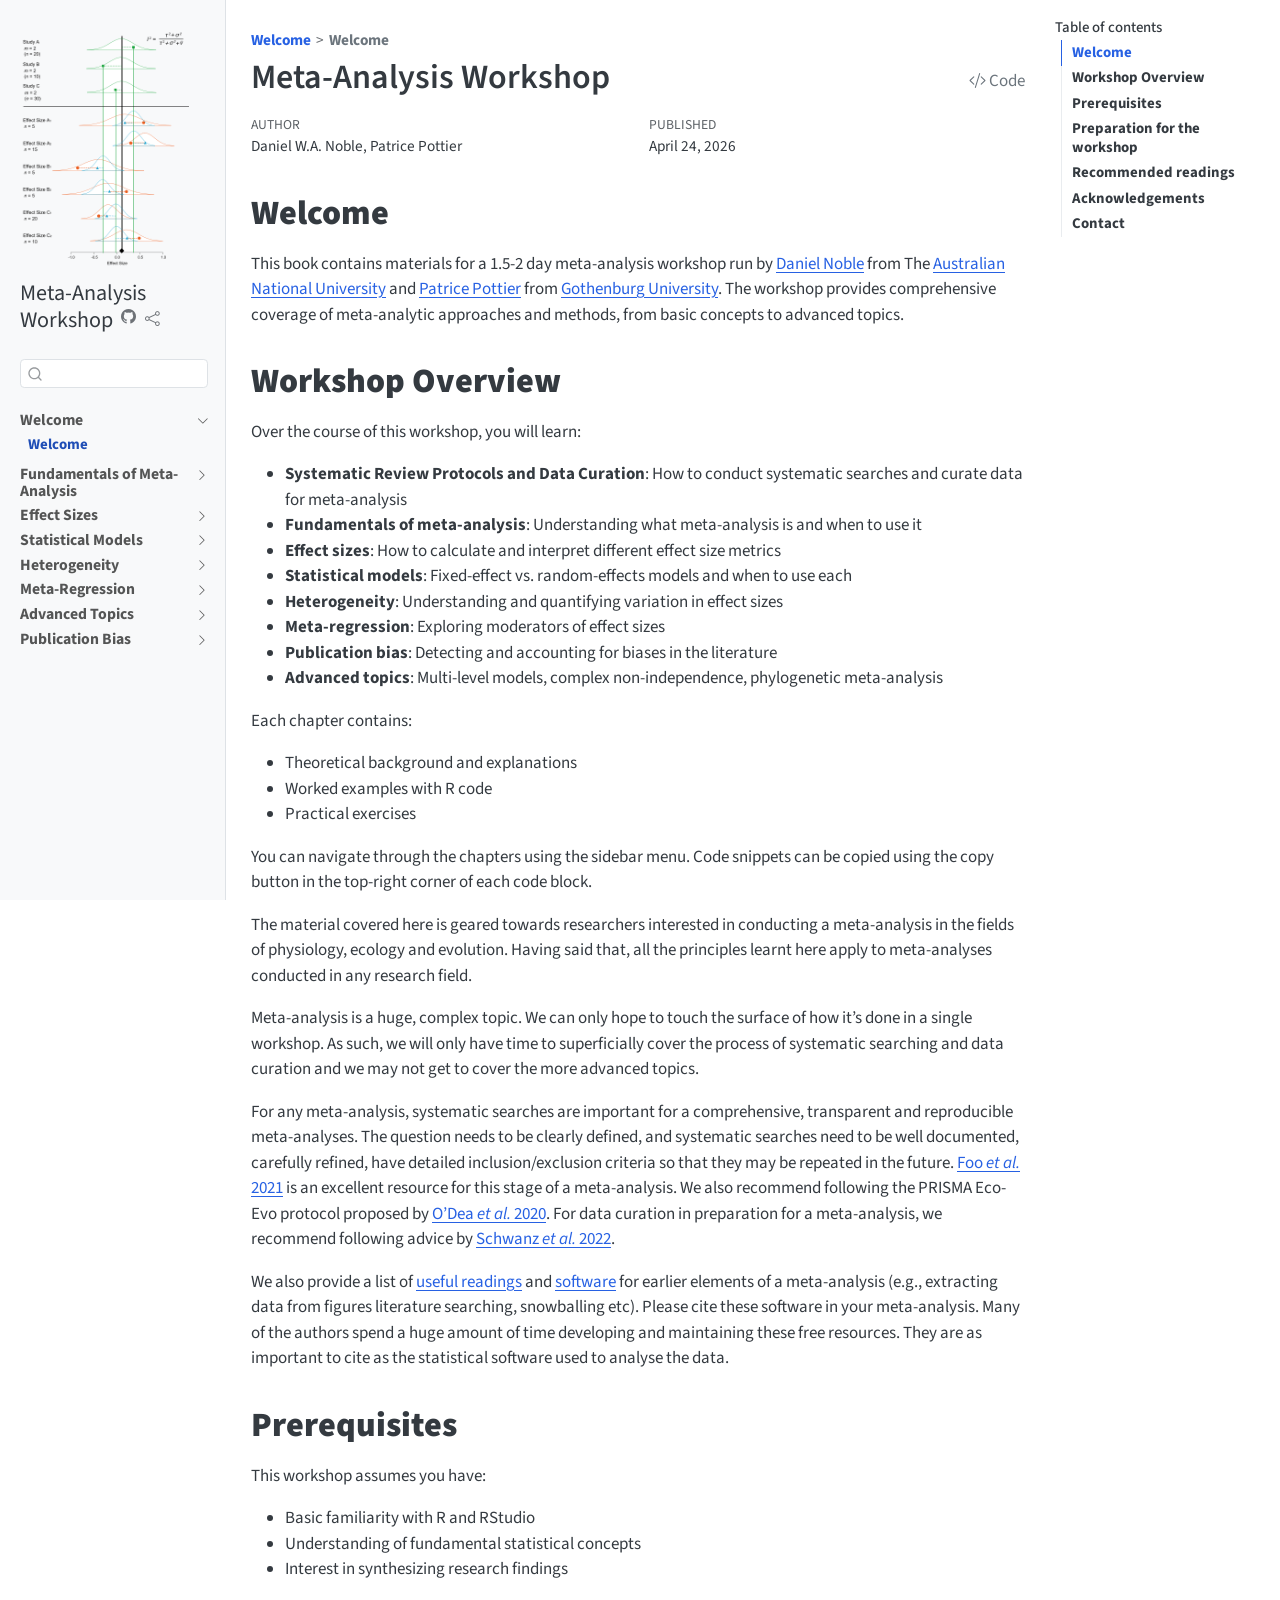
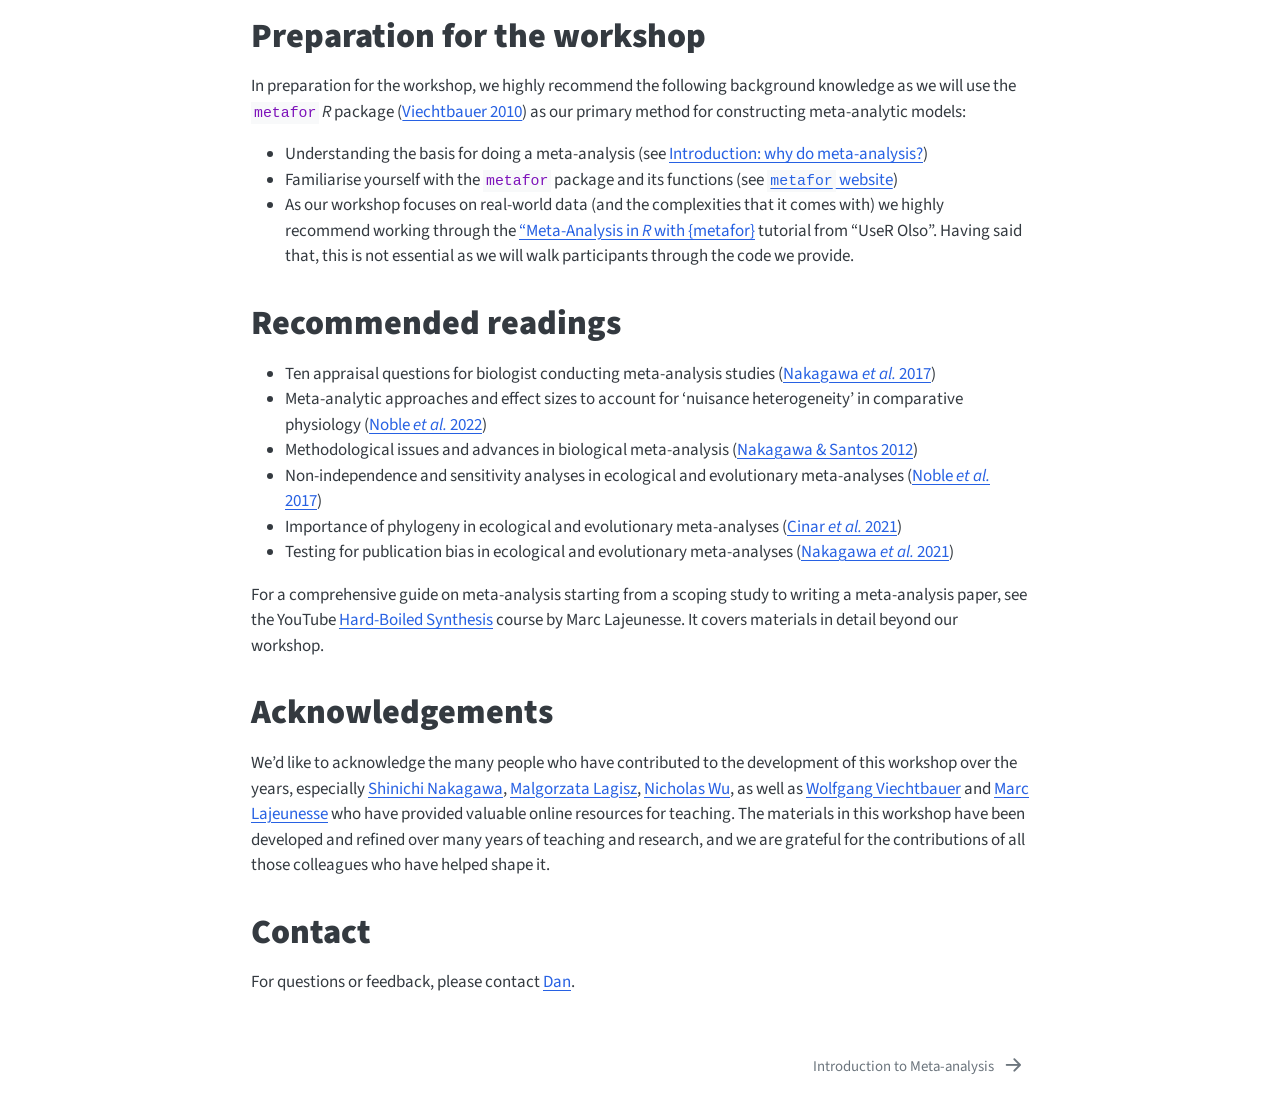
==== _book/index.html @ a2f29468 "New chapter and udpated book" ====
<!DOCTYPE html>
<html xmlns="http://www.w3.org/1999/xhtml" lang="en" xml:lang="en"><head>

<meta charset="utf-8">
<meta name="generator" content="quarto-1.7.32">

<meta name="viewport" content="width=device-width, initial-scale=1.0, user-scalable=yes">

<meta name="author" content="Daniel W.A. Noble, Patrice Pottier">
<meta name="dcterms.date" content="2026-04-24">

<title>Meta-Analysis Workshop</title>
<style>
code{white-space: pre-wrap;}
span.smallcaps{font-variant: small-caps;}
div.columns{display: flex; gap: min(4vw, 1.5em);}
div.column{flex: auto; overflow-x: auto;}
div.hanging-indent{margin-left: 1.5em; text-indent: -1.5em;}
ul.task-list{list-style: none;}
ul.task-list li input[type="checkbox"] {
  width: 0.8em;
  margin: 0 0.8em 0.2em -1em; /* quarto-specific, see https://github.com/quarto-dev/quarto-cli/issues/4556 */ 
  vertical-align: middle;
}
/* CSS for syntax highlighting */
html { -webkit-text-size-adjust: 100%; }
pre > code.sourceCode { white-space: pre; position: relative; }
pre > code.sourceCode > span { display: inline-block; line-height: 1.25; }
pre > code.sourceCode > span:empty { height: 1.2em; }
.sourceCode { overflow: visible; }
code.sourceCode > span { color: inherit; text-decoration: inherit; }
div.sourceCode { margin: 1em 0; }
pre.sourceCode { margin: 0; }
@media screen {
div.sourceCode { overflow: auto; }
}
@media print {
pre > code.sourceCode { white-space: pre-wrap; }
pre > code.sourceCode > span { text-indent: -5em; padding-left: 5em; }
}
pre.numberSource code
  { counter-reset: source-line 0; }
pre.numberSource code > span
  { position: relative; left: -4em; counter-increment: source-line; }
pre.numberSource code > span > a:first-child::before
  { content: counter(source-line);
    position: relative; left: -1em; text-align: right; vertical-align: baseline;
    border: none; display: inline-block;
    -webkit-touch-callout: none; -webkit-user-select: none;
    -khtml-user-select: none; -moz-user-select: none;
    -ms-user-select: none; user-select: none;
    padding: 0 4px; width: 4em;
  }
pre.numberSource { margin-left: 3em;  padding-left: 4px; }
div.sourceCode
  {   }
@media screen {
pre > code.sourceCode > span > a:first-child::before { text-decoration: underline; }
}
</style>


<script src="site_libs/quarto-nav/quarto-nav.js"></script>
<script src="site_libs/quarto-nav/headroom.min.js"></script>
<script src="site_libs/clipboard/clipboard.min.js"></script>
<script src="site_libs/quarto-search/autocomplete.umd.js"></script>
<script src="site_libs/quarto-search/fuse.min.js"></script>
<script src="site_libs/quarto-search/quarto-search.js"></script>
<meta name="quarto:offset" content="./">
<link href="./introduction-to-meta.html" rel="next">
<script src="site_libs/quarto-html/quarto.js" type="module"></script>
<script src="site_libs/quarto-html/tabsets/tabsets.js" type="module"></script>
<script src="site_libs/quarto-html/popper.min.js"></script>
<script src="site_libs/quarto-html/tippy.umd.min.js"></script>
<script src="site_libs/quarto-html/anchor.min.js"></script>
<link href="site_libs/quarto-html/tippy.css" rel="stylesheet">
<link href="site_libs/quarto-html/quarto-syntax-highlighting-37eea08aefeeee20ff55810ff984fec1.css" rel="stylesheet" id="quarto-text-highlighting-styles">
<script src="site_libs/bootstrap/bootstrap.min.js"></script>
<link href="site_libs/bootstrap/bootstrap-icons.css" rel="stylesheet">
<link href="site_libs/bootstrap/bootstrap-47d0440b87685b87fa0f37ef00e16435.min.css" rel="stylesheet" append-hash="true" id="quarto-bootstrap" data-mode="light">
<script id="quarto-search-options" type="application/json">{
  "location": "sidebar",
  "copy-button": false,
  "collapse-after": 3,
  "panel-placement": "start",
  "type": "textbox",
  "limit": 50,
  "keyboard-shortcut": [
    "f",
    "/",
    "s"
  ],
  "show-item-context": false,
  "language": {
    "search-no-results-text": "No results",
    "search-matching-documents-text": "matching documents",
    "search-copy-link-title": "Copy link to search",
    "search-hide-matches-text": "Hide additional matches",
    "search-more-match-text": "more match in this document",
    "search-more-matches-text": "more matches in this document",
    "search-clear-button-title": "Clear",
    "search-text-placeholder": "",
    "search-detached-cancel-button-title": "Cancel",
    "search-submit-button-title": "Submit",
    "search-label": "Search"
  }
}</script>


</head>

<body class="nav-sidebar docked quarto-light">

<div id="quarto-search-results"></div>
  <header id="quarto-header" class="headroom fixed-top">
  <nav class="quarto-secondary-nav">
    <div class="container-fluid d-flex">
      <button type="button" class="quarto-btn-toggle btn" data-bs-toggle="collapse" role="button" data-bs-target=".quarto-sidebar-collapse-item" aria-controls="quarto-sidebar" aria-expanded="false" aria-label="Toggle sidebar navigation" onclick="if (window.quartoToggleHeadroom) { window.quartoToggleHeadroom(); }">
        <i class="bi bi-layout-text-sidebar-reverse"></i>
      </button>
        <nav class="quarto-page-breadcrumbs" aria-label="breadcrumb"><ol class="breadcrumb"><li class="breadcrumb-item"><a href="./index.html"><strong>Welcome</strong></a></li><li class="breadcrumb-item"><a href="./index.html"><strong>Welcome</strong></a></li></ol></nav>
        <a class="flex-grow-1" role="navigation" data-bs-toggle="collapse" data-bs-target=".quarto-sidebar-collapse-item" aria-controls="quarto-sidebar" aria-expanded="false" aria-label="Toggle sidebar navigation" onclick="if (window.quartoToggleHeadroom) { window.quartoToggleHeadroom(); }">      
        </a>
      <button type="button" class="btn quarto-search-button" aria-label="Search" onclick="window.quartoOpenSearch();">
        <i class="bi bi-search"></i>
      </button>
    </div>
  </nav>
</header>
<!-- content -->
<div id="quarto-content" class="quarto-container page-columns page-rows-contents page-layout-article">
<!-- sidebar -->
  <nav id="quarto-sidebar" class="sidebar collapse collapse-horizontal quarto-sidebar-collapse-item sidebar-navigation docked overflow-auto">
    <div class="pt-lg-2 mt-2 text-left sidebar-header sidebar-header-stacked">
      <a href="./index.html" class="sidebar-logo-link">
      <img src="./figs/logo.png" alt="" class="sidebar-logo py-0 d-lg-inline d-none">
      </a>
    <div class="sidebar-title mb-0 py-0">
      <a href="./">Meta-Analysis Workshop</a> 
        <div class="sidebar-tools-main">
    <a href="https://github.com/noble-lab/meta-analysis_workshop" title="Source Code" class="quarto-navigation-tool px-1" aria-label="Source Code"><i class="bi bi-github"></i></a>
    <div class="dropdown">
      <a href="" title="Share" id="quarto-navigation-tool-dropdown-0" class="quarto-navigation-tool dropdown-toggle px-1" data-bs-toggle="dropdown" aria-expanded="false" role="link" aria-label="Share"><i class="bi bi-share"></i></a>
      <ul class="dropdown-menu" aria-labelledby="quarto-navigation-tool-dropdown-0">
          <li>
            <a class="dropdown-item sidebar-tools-main-item" href="https://twitter.com/intent/tweet?url=|url|">
              <i class="bi bi-twitter pe-1"></i>
            Twitter
            </a>
          </li>
          <li>
            <a class="dropdown-item sidebar-tools-main-item" href="https://www.facebook.com/sharer/sharer.php?u=|url|">
              <i class="bi bi-facebook pe-1"></i>
            Facebook
            </a>
          </li>
          <li>
            <a class="dropdown-item sidebar-tools-main-item" href="https://www.linkedin.com/sharing/share-offsite/?url=|url|">
              <i class="bi bi-linkedin pe-1"></i>
            LinkedIn
            </a>
          </li>
      </ul>
    </div>
</div>
    </div>
      </div>
        <div class="mt-2 flex-shrink-0 align-items-center">
        <div class="sidebar-search">
        <div id="quarto-search" class="" title="Search"></div>
        </div>
        </div>
    <div class="sidebar-menu-container"> 
    <ul class="list-unstyled mt-1">
        <li class="sidebar-item sidebar-item-section">
      <div class="sidebar-item-container"> 
            <a class="sidebar-item-text sidebar-link text-start" data-bs-toggle="collapse" data-bs-target="#quarto-sidebar-section-1" role="navigation" aria-expanded="true">
 <span class="menu-text"><strong>Welcome</strong></span></a>
          <a class="sidebar-item-toggle text-start" data-bs-toggle="collapse" data-bs-target="#quarto-sidebar-section-1" role="navigation" aria-expanded="true" aria-label="Toggle section">
            <i class="bi bi-chevron-right ms-2"></i>
          </a> 
      </div>
      <ul id="quarto-sidebar-section-1" class="collapse list-unstyled sidebar-section depth1 show">  
          <li class="sidebar-item">
  <div class="sidebar-item-container"> 
  <a href="./index.html" class="sidebar-item-text sidebar-link active">
 <span class="menu-text"><strong>Welcome</strong></span></a>
  </div>
</li>
      </ul>
  </li>
        <li class="sidebar-item sidebar-item-section">
      <div class="sidebar-item-container"> 
            <a class="sidebar-item-text sidebar-link text-start collapsed" data-bs-toggle="collapse" data-bs-target="#quarto-sidebar-section-2" role="navigation" aria-expanded="false">
 <span class="menu-text"><strong>Fundamentals of Meta-Analysis</strong></span></a>
          <a class="sidebar-item-toggle text-start collapsed" data-bs-toggle="collapse" data-bs-target="#quarto-sidebar-section-2" role="navigation" aria-expanded="false" aria-label="Toggle section">
            <i class="bi bi-chevron-right ms-2"></i>
          </a> 
      </div>
      <ul id="quarto-sidebar-section-2" class="collapse list-unstyled sidebar-section depth1 ">  
          <li class="sidebar-item">
  <div class="sidebar-item-container"> 
  <a href="./introduction-to-meta.html" class="sidebar-item-text sidebar-link"><span class="chapter-title">Introduction to Meta-analysis</span></a>
  </div>
</li>
          <li class="sidebar-item">
  <div class="sidebar-item-container"> 
  <a href="./systematic_review.html" class="sidebar-item-text sidebar-link"><span class="chapter-title">Systematic Review</span></a>
  </div>
</li>
      </ul>
  </li>
        <li class="sidebar-item sidebar-item-section">
      <div class="sidebar-item-container"> 
            <a class="sidebar-item-text sidebar-link text-start collapsed" data-bs-toggle="collapse" data-bs-target="#quarto-sidebar-section-3" role="navigation" aria-expanded="false">
 <span class="menu-text"><strong>Effect Sizes</strong></span></a>
          <a class="sidebar-item-toggle text-start collapsed" data-bs-toggle="collapse" data-bs-target="#quarto-sidebar-section-3" role="navigation" aria-expanded="false" aria-label="Toggle section">
            <i class="bi bi-chevron-right ms-2"></i>
          </a> 
      </div>
      <ul id="quarto-sidebar-section-3" class="collapse list-unstyled sidebar-section depth1 ">  
          <li class="sidebar-item">
  <div class="sidebar-item-container"> 
  <a href="./effect-size.html" class="sidebar-item-text sidebar-link"><span class="chapter-title">Calculating and interpreting effect sizes</span></a>
  </div>
</li>
          <li class="sidebar-item">
  <div class="sidebar-item-container"> 
  <a href="./nuis-het.html" class="sidebar-item-text sidebar-link"><span class="chapter-title">Nuisance heterogeneity</span></a>
  </div>
</li>
      </ul>
  </li>
        <li class="sidebar-item sidebar-item-section">
      <div class="sidebar-item-container"> 
            <a class="sidebar-item-text sidebar-link text-start collapsed" data-bs-toggle="collapse" data-bs-target="#quarto-sidebar-section-4" role="navigation" aria-expanded="false">
 <span class="menu-text"><strong>Statistical Models</strong></span></a>
          <a class="sidebar-item-toggle text-start collapsed" data-bs-toggle="collapse" data-bs-target="#quarto-sidebar-section-4" role="navigation" aria-expanded="false" aria-label="Toggle section">
            <i class="bi bi-chevron-right ms-2"></i>
          </a> 
      </div>
      <ul id="quarto-sidebar-section-4" class="collapse list-unstyled sidebar-section depth1 ">  
          <li class="sidebar-item">
  <div class="sidebar-item-container"> 
  <a href="./fixed-vs-random.html" class="sidebar-item-text sidebar-link"><span class="chapter-title">Fixed versus Random Effects Meta-analysis</span></a>
  </div>
</li>
          <li class="sidebar-item">
  <div class="sidebar-item-container"> 
  <a href="./multi-level.html" class="sidebar-item-text sidebar-link"><span class="chapter-title">Multi-level Meta-analysis</span></a>
  </div>
</li>
      </ul>
  </li>
        <li class="sidebar-item sidebar-item-section">
      <div class="sidebar-item-container"> 
            <a class="sidebar-item-text sidebar-link text-start collapsed" data-bs-toggle="collapse" data-bs-target="#quarto-sidebar-section-5" role="navigation" aria-expanded="false">
 <span class="menu-text"><strong>Heterogeneity</strong></span></a>
          <a class="sidebar-item-toggle text-start collapsed" data-bs-toggle="collapse" data-bs-target="#quarto-sidebar-section-5" role="navigation" aria-expanded="false" aria-label="Toggle section">
            <i class="bi bi-chevron-right ms-2"></i>
          </a> 
      </div>
      <ul id="quarto-sidebar-section-5" class="collapse list-unstyled sidebar-section depth1 ">  
          <li class="sidebar-item">
  <div class="sidebar-item-container"> 
  <a href="./het.html" class="sidebar-item-text sidebar-link"><span class="chapter-title">Heterogeneity in Meta-analysis</span></a>
  </div>
</li>
      </ul>
  </li>
        <li class="sidebar-item sidebar-item-section">
      <div class="sidebar-item-container"> 
            <a class="sidebar-item-text sidebar-link text-start collapsed" data-bs-toggle="collapse" data-bs-target="#quarto-sidebar-section-6" role="navigation" aria-expanded="false">
 <span class="menu-text"><strong>Meta-Regression</strong></span></a>
          <a class="sidebar-item-toggle text-start collapsed" data-bs-toggle="collapse" data-bs-target="#quarto-sidebar-section-6" role="navigation" aria-expanded="false" aria-label="Toggle section">
            <i class="bi bi-chevron-right ms-2"></i>
          </a> 
      </div>
      <ul id="quarto-sidebar-section-6" class="collapse list-unstyled sidebar-section depth1 ">  
          <li class="sidebar-item">
  <div class="sidebar-item-container"> 
  <a href="./metaregression.html" class="sidebar-item-text sidebar-link"><span class="chapter-title">Multi-level Meta-regression</span></a>
  </div>
</li>
      </ul>
  </li>
        <li class="sidebar-item sidebar-item-section">
      <div class="sidebar-item-container"> 
            <a class="sidebar-item-text sidebar-link text-start collapsed" data-bs-toggle="collapse" data-bs-target="#quarto-sidebar-section-7" role="navigation" aria-expanded="false">
 <span class="menu-text"><strong>Advanced Topics</strong></span></a>
          <a class="sidebar-item-toggle text-start collapsed" data-bs-toggle="collapse" data-bs-target="#quarto-sidebar-section-7" role="navigation" aria-expanded="false" aria-label="Toggle section">
            <i class="bi bi-chevron-right ms-2"></i>
          </a> 
      </div>
      <ul id="quarto-sidebar-section-7" class="collapse list-unstyled sidebar-section depth1 ">  
          <li class="sidebar-item">
  <div class="sidebar-item-container"> 
  <a href="./complex-nonind.html" class="sidebar-item-text sidebar-link"><span class="chapter-title">Complex Non-independence in Meta-analysis</span></a>
  </div>
</li>
          <li class="sidebar-item">
  <div class="sidebar-item-container"> 
  <a href="./phylo.html" class="sidebar-item-text sidebar-link"><span class="chapter-title">Phylogenetic Meta-analysis</span></a>
  </div>
</li>
      </ul>
  </li>
        <li class="sidebar-item sidebar-item-section">
      <div class="sidebar-item-container"> 
            <a class="sidebar-item-text sidebar-link text-start collapsed" data-bs-toggle="collapse" data-bs-target="#quarto-sidebar-section-8" role="navigation" aria-expanded="false">
 <span class="menu-text"><strong>Publication Bias</strong></span></a>
          <a class="sidebar-item-toggle text-start collapsed" data-bs-toggle="collapse" data-bs-target="#quarto-sidebar-section-8" role="navigation" aria-expanded="false" aria-label="Toggle section">
            <i class="bi bi-chevron-right ms-2"></i>
          </a> 
      </div>
      <ul id="quarto-sidebar-section-8" class="collapse list-unstyled sidebar-section depth1 ">  
          <li class="sidebar-item">
  <div class="sidebar-item-container"> 
  <a href="./pub-bias1.html" class="sidebar-item-text sidebar-link"><span class="chapter-title">Publication Bias in Meta-analysis</span></a>
  </div>
</li>
          <li class="sidebar-item">
  <div class="sidebar-item-container"> 
  <a href="./pub-bias2.html" class="sidebar-item-text sidebar-link"><span class="chapter-title">Publication Bias: Analytical Approaches</span></a>
  </div>
</li>
      </ul>
  </li>
    </ul>
    </div>
</nav>
<div id="quarto-sidebar-glass" class="quarto-sidebar-collapse-item" data-bs-toggle="collapse" data-bs-target=".quarto-sidebar-collapse-item"></div>
<!-- margin-sidebar -->
    <div id="quarto-margin-sidebar" class="sidebar margin-sidebar">
        <nav id="TOC" role="doc-toc" class="toc-active">
    <h2 id="toc-title">Table of contents</h2>
   
  <ul>
  <li><a href="#welcome" id="toc-welcome" class="nav-link active" data-scroll-target="#welcome"><strong>Welcome</strong></a></li>
  <li><a href="#workshop-overview" id="toc-workshop-overview" class="nav-link" data-scroll-target="#workshop-overview"><strong>Workshop Overview</strong></a></li>
  <li><a href="#prerequisites" id="toc-prerequisites" class="nav-link" data-scroll-target="#prerequisites"><strong>Prerequisites</strong></a></li>
  <li><a href="#preparation-for-the-workshop" id="toc-preparation-for-the-workshop" class="nav-link" data-scroll-target="#preparation-for-the-workshop"><strong>Preparation for the workshop</strong></a></li>
  <li><a href="#read" id="toc-read" class="nav-link" data-scroll-target="#read"><strong>Recommended readings</strong></a></li>
  <li><a href="#acknowledgements" id="toc-acknowledgements" class="nav-link" data-scroll-target="#acknowledgements"><strong>Acknowledgements</strong></a></li>
  <li><a href="#contact" id="toc-contact" class="nav-link" data-scroll-target="#contact"><strong>Contact</strong></a></li>
  </ul>
</nav>
    </div>
<!-- main -->
<main class="content" id="quarto-document-content">

<header id="title-block-header" class="quarto-title-block default"><nav class="quarto-page-breadcrumbs quarto-title-breadcrumbs d-none d-lg-block" aria-label="breadcrumb"><ol class="breadcrumb"><li class="breadcrumb-item"><a href="./index.html"><strong>Welcome</strong></a></li><li class="breadcrumb-item"><a href="./index.html"><strong>Welcome</strong></a></li></ol></nav>
<div class="quarto-title">
<div class="quarto-title-block"><div><h1 class="title">Meta-Analysis Workshop</h1><button type="button" class="btn code-tools-button" id="quarto-code-tools-source"><i class="bi"></i> Code</button></div></div>
</div>



<div class="quarto-title-meta">

    <div>
    <div class="quarto-title-meta-heading">Author</div>
    <div class="quarto-title-meta-contents">
             <p>Daniel W.A. Noble, Patrice Pottier </p>
          </div>
  </div>
    
    <div>
    <div class="quarto-title-meta-heading">Published</div>
    <div class="quarto-title-meta-contents">
      <p class="date">April 24, 2026</p>
    </div>
  </div>
  
    
  </div>
  


</header>


<section id="welcome" class="level1 unnumbered">
<h1 class="unnumbered"><strong>Welcome</strong></h1>
<p>This book contains materials for a 1.5-2 day meta-analysis workshop run by <a href="https://sites.google.com/view/noblelab/home">Daniel Noble</a> from The <a href="https://www.anu.edu.au/">Australian National University</a> and <a href="https://patricepottier.academicwebsite.com/">Patrice Pottier</a> from <a href="https://www.gu.se/en">Gothenburg University</a>. The workshop provides comprehensive coverage of meta-analytic approaches and methods, from basic concepts to advanced topics.</p>
</section>
<section id="workshop-overview" class="level1">
<h1><strong>Workshop Overview</strong></h1>
<p>Over the course of this workshop, you will learn:</p>
<ul>
<li><strong>Systematic Review Protocols and Data Curation</strong>: How to conduct systematic searches and curate data for meta-analysis</li>
<li><strong>Fundamentals of meta-analysis</strong>: Understanding what meta-analysis is and when to use it</li>
<li><strong>Effect sizes</strong>: How to calculate and interpret different effect size metrics</li>
<li><strong>Statistical models</strong>: Fixed-effect vs.&nbsp;random-effects models and when to use each</li>
<li><strong>Heterogeneity</strong>: Understanding and quantifying variation in effect sizes</li>
<li><strong>Meta-regression</strong>: Exploring moderators of effect sizes</li>
<li><strong>Publication bias</strong>: Detecting and accounting for biases in the literature</li>
<li><strong>Advanced topics</strong>: Multi-level models, complex non-independence, phylogenetic meta-analysis</li>
</ul>
<p>Each chapter contains:</p>
<ul>
<li>Theoretical background and explanations</li>
<li>Worked examples with R code</li>
<li>Practical exercises</li>
</ul>
<p>You can navigate through the chapters using the sidebar menu. Code snippets can be copied using the copy button in the top-right corner of each code block.</p>
<p>The material covered here is geared towards researchers interested in conducting a meta-analysis in the fields of physiology, ecology and evolution. Having said that, all the principles learnt here apply to meta-analyses conducted in any research field.</p>
<p>Meta-analysis is a huge, complex topic. We can only hope to touch the surface of how it’s done in a single workshop. As such, we will only have time to superficially cover the process of systematic searching and data curation and we may not get to cover the more advanced topics.</p>
<p>For any meta-analysis, systematic searches are important for a comprehensive, transparent and reproducible meta-analyses. The question needs to be clearly defined, and systematic searches need to be well documented, carefully refined, have detailed inclusion/exclusion criteria so that they may be repeated in the future. <a href="https://besjournals.onlinelibrary.wiley.com/doi/abs/10.1111/2041-210X.13654">Foo <em>et al.</em> 2021</a> is an excellent resource for this stage of a meta-analysis. We also recommend following the PRISMA Eco-Evo protocol proposed by <a href="https://onlinelibrary.wiley.com/doi/abs/10.1111/brv.12721">O’Dea <em>et al.</em> 2020</a>. For data curation in preparation for a meta-analysis, we recommend following advice by <a href="https://journals.biologists.com/jeb/article/225/Suppl_1/jeb243295/274297/Best-practices-for-building-and-curating-databases">Schwanz <em>et al.</em> 2022</a>.</p>
<p>We also provide a list of <a href="#read">useful readings</a> and <a href="https://daniel1noble.github.io/meta-workshop/software">software</a> for earlier elements of a meta-analysis (e.g., extracting data from figures literature searching, snowballing etc). Please cite these software in your meta-analysis. Many of the authors spend a huge amount of time developing and maintaining these free resources. They are as important to cite as the statistical software used to analyse the data.</p>
</section>
<section id="prerequisites" class="level1">
<h1><strong>Prerequisites</strong></h1>
<p>This workshop assumes you have:</p>
<ul>
<li>Basic familiarity with R and RStudio</li>
<li>Understanding of fundamental statistical concepts</li>
<li>Interest in synthesizing research findings</li>
</ul>
</section>
<section id="preparation-for-the-workshop" class="level1">
<h1><strong>Preparation for the workshop</strong></h1>
<p>In preparation for the workshop, we highly recommend the following background knowledge as we will use the <code>metafor</code> <em>R</em> package (<a href="https://www.jstatsoft.org/article/view/v036i03">Viechtbauer 2010</a>) as our primary method for constructing meta-analytic models:</p>
<ul>
<li>Understanding the basis for doing a meta-analysis (see <a href="./introduction-to-meta.html">Introduction: why do meta-analysis?</a>)</li>
<li>Familiarise yourself with the <code>metafor</code> package and its functions (see <a href="https://wviechtb.github.io/metafor/"><code>metafor</code> website</a>)</li>
<li>As our workshop focuses on real-world data (and the complexities that it comes with) we highly recommend working through the <a href="https://www.youtube.com/watch?v=IkduL5iRdqo&amp;t=1602s&amp;ab_channel=UseROslo">“Meta-Analysis in <em>R</em> with {metafor}</a> tutorial from “UseR Olso”. Having said that, this is not essential as we will walk participants through the code we provide.</li>
</ul>
</section>
<section id="read" class="level1">
<h1><strong>Recommended readings</strong></h1>
<ul>
<li>Ten appraisal questions for biologist conducting meta-analysis studies (<a href="https://bmcbiol.biomedcentral.com/articles/10.1186/s12915-017-0357-7">Nakagawa <em>et al.</em> 2017</a>)</li>
<li>Meta-analytic approaches and effect sizes to account for ‘nuisance heterogeneity’ in comparative physiology (<a href="https://journals.biologists.com/jeb/article/225/Suppl_1/jeb243225/274278/Meta-analytic-approaches-and-effect-sizes-to">Noble <em>et al.</em> 2022</a>)</li>
<li>Methodological issues and advances in biological meta-analysis (<a href="https://link.springer.com/article/10.1007/s10682-012-9555-5">Nakagawa &amp; Santos 2012</a>)</li>
<li>Non‐independence and sensitivity analyses in ecological and evolutionary meta‐analyses (<a href="https://onlinelibrary.wiley.com/doi/abs/10.1111/mec.14031">Noble <em>et al.</em> 2017</a>)</li>
<li>Importance of phylogeny in ecological and evolutionary meta-analyses (<a href="https://besjournals.onlinelibrary.wiley.com/doi/full/10.1111/2041-210X.13760">Cinar <em>et al.</em> 2021</a>)</li>
<li>Testing for publication bias in ecological and evolutionary meta-analyses (<a href="https://besjournals.onlinelibrary.wiley.com/doi/full/10.1111/2041-210X.13724">Nakagawa <em>et al.</em> 2021</a>)</li>
</ul>
<p>For a comprehensive guide on meta-analysis starting from a scoping study to writing a meta-analysis paper, see the YouTube <a href="https://www.youtube.com/c/LajeunesseLab/featured">Hard-Boiled Synthesis</a> course by Marc Lajeunesse. It covers materials in detail beyond our workshop.</p>
</section>
<section id="acknowledgements" class="level1">
<h1><strong>Acknowledgements</strong></h1>
<p>We’d like to acknowledge the many people who have contributed to the development of this workshop over the years, especially <a href="https://www.cossee.org/shinichi-nakagawa.html">Shinichi Nakagawa</a>, <a href="https://mlagisz.weebly.com/">Malgorzata Lagisz</a>, <a href="https://wunicholas.wixsite.com/home">Nicholas Wu</a>, as well as <a href="https://www.wvbauer.com">Wolfgang Viechtbauer</a> and <a href="https://www.usf.edu/arts-sciences/departments/ib/people/faculty/marc-lajeunesse.aspx">Marc Lajeunesse</a> who have provided valuable online resources for teaching. The materials in this workshop have been developed and refined over many years of teaching and research, and we are grateful for the contributions of all those colleagues who have helped shape it.</p>
</section>
<section id="contact" class="level1">
<h1><strong>Contact</strong></h1>
<p>For questions or feedback, please contact <a href="mailto:daniel.noble@anu.edu.au">Dan</a>.</p>


<!-- -->

</section>

</main> <!-- /main -->
<script id="quarto-html-after-body" type="application/javascript">
  window.document.addEventListener("DOMContentLoaded", function (event) {
    const icon = "";
    const anchorJS = new window.AnchorJS();
    anchorJS.options = {
      placement: 'right',
      icon: icon
    };
    anchorJS.add('.anchored');
    const isCodeAnnotation = (el) => {
      for (const clz of el.classList) {
        if (clz.startsWith('code-annotation-')) {                     
          return true;
        }
      }
      return false;
    }
    const onCopySuccess = function(e) {
      // button target
      const button = e.trigger;
      // don't keep focus
      button.blur();
      // flash "checked"
      button.classList.add('code-copy-button-checked');
      var currentTitle = button.getAttribute("title");
      button.setAttribute("title", "Copied!");
      let tooltip;
      if (window.bootstrap) {
        button.setAttribute("data-bs-toggle", "tooltip");
        button.setAttribute("data-bs-placement", "left");
        button.setAttribute("data-bs-title", "Copied!");
        tooltip = new bootstrap.Tooltip(button, 
          { trigger: "manual", 
            customClass: "code-copy-button-tooltip",
            offset: [0, -8]});
        tooltip.show();    
      }
      setTimeout(function() {
        if (tooltip) {
          tooltip.hide();
          button.removeAttribute("data-bs-title");
          button.removeAttribute("data-bs-toggle");
          button.removeAttribute("data-bs-placement");
        }
        button.setAttribute("title", currentTitle);
        button.classList.remove('code-copy-button-checked');
      }, 1000);
      // clear code selection
      e.clearSelection();
    }
    const getTextToCopy = function(trigger) {
        const codeEl = trigger.previousElementSibling.cloneNode(true);
        for (const childEl of codeEl.children) {
          if (isCodeAnnotation(childEl)) {
            childEl.remove();
          }
        }
        return codeEl.innerText;
    }
    const clipboard = new window.ClipboardJS('.code-copy-button:not([data-in-quarto-modal])', {
      text: getTextToCopy
    });
    clipboard.on('success', onCopySuccess);
    if (window.document.getElementById('quarto-embedded-source-code-modal')) {
      const clipboardModal = new window.ClipboardJS('.code-copy-button[data-in-quarto-modal]', {
        text: getTextToCopy,
        container: window.document.getElementById('quarto-embedded-source-code-modal')
      });
      clipboardModal.on('success', onCopySuccess);
    }
    const viewSource = window.document.getElementById('quarto-view-source') ||
                       window.document.getElementById('quarto-code-tools-source');
    if (viewSource) {
      const sourceUrl = viewSource.getAttribute("data-quarto-source-url");
      viewSource.addEventListener("click", function(e) {
        if (sourceUrl) {
          // rstudio viewer pane
          if (/\bcapabilities=\b/.test(window.location)) {
            window.open(sourceUrl);
          } else {
            window.location.href = sourceUrl;
          }
        } else {
          const modal = new bootstrap.Modal(document.getElementById('quarto-embedded-source-code-modal'));
          modal.show();
        }
        return false;
      });
    }
    function toggleCodeHandler(show) {
      return function(e) {
        const detailsSrc = window.document.querySelectorAll(".cell > details > .sourceCode");
        for (let i=0; i<detailsSrc.length; i++) {
          const details = detailsSrc[i].parentElement;
          if (show) {
            details.open = true;
          } else {
            details.removeAttribute("open");
          }
        }
        const cellCodeDivs = window.document.querySelectorAll(".cell > .sourceCode");
        const fromCls = show ? "hidden" : "unhidden";
        const toCls = show ? "unhidden" : "hidden";
        for (let i=0; i<cellCodeDivs.length; i++) {
          const codeDiv = cellCodeDivs[i];
          if (codeDiv.classList.contains(fromCls)) {
            codeDiv.classList.remove(fromCls);
            codeDiv.classList.add(toCls);
          } 
        }
        return false;
      }
    }
    const hideAllCode = window.document.getElementById("quarto-hide-all-code");
    if (hideAllCode) {
      hideAllCode.addEventListener("click", toggleCodeHandler(false));
    }
    const showAllCode = window.document.getElementById("quarto-show-all-code");
    if (showAllCode) {
      showAllCode.addEventListener("click", toggleCodeHandler(true));
    }
      var localhostRegex = new RegExp(/^(?:http|https):\/\/localhost\:?[0-9]*\//);
      var mailtoRegex = new RegExp(/^mailto:/);
        var filterRegex = new RegExp('/' + window.location.host + '/');
      var isInternal = (href) => {
          return filterRegex.test(href) || localhostRegex.test(href) || mailtoRegex.test(href);
      }
      // Inspect non-navigation links and adorn them if external
     var links = window.document.querySelectorAll('a[href]:not(.nav-link):not(.navbar-brand):not(.toc-action):not(.sidebar-link):not(.sidebar-item-toggle):not(.pagination-link):not(.no-external):not([aria-hidden]):not(.dropdown-item):not(.quarto-navigation-tool):not(.about-link)');
      for (var i=0; i<links.length; i++) {
        const link = links[i];
        if (!isInternal(link.href)) {
          // undo the damage that might have been done by quarto-nav.js in the case of
          // links that we want to consider external
          if (link.dataset.originalHref !== undefined) {
            link.href = link.dataset.originalHref;
          }
        }
      }
    function tippyHover(el, contentFn, onTriggerFn, onUntriggerFn) {
      const config = {
        allowHTML: true,
        maxWidth: 500,
        delay: 100,
        arrow: false,
        appendTo: function(el) {
            return el.parentElement;
        },
        interactive: true,
        interactiveBorder: 10,
        theme: 'quarto',
        placement: 'bottom-start',
      };
      if (contentFn) {
        config.content = contentFn;
      }
      if (onTriggerFn) {
        config.onTrigger = onTriggerFn;
      }
      if (onUntriggerFn) {
        config.onUntrigger = onUntriggerFn;
      }
      window.tippy(el, config); 
    }
    const noterefs = window.document.querySelectorAll('a[role="doc-noteref"]');
    for (var i=0; i<noterefs.length; i++) {
      const ref = noterefs[i];
      tippyHover(ref, function() {
        // use id or data attribute instead here
        let href = ref.getAttribute('data-footnote-href') || ref.getAttribute('href');
        try { href = new URL(href).hash; } catch {}
        const id = href.replace(/^#\/?/, "");
        const note = window.document.getElementById(id);
        if (note) {
          return note.innerHTML;
        } else {
          return "";
        }
      });
    }
    const xrefs = window.document.querySelectorAll('a.quarto-xref');
    const processXRef = (id, note) => {
      // Strip column container classes
      const stripColumnClz = (el) => {
        el.classList.remove("page-full", "page-columns");
        if (el.children) {
          for (const child of el.children) {
            stripColumnClz(child);
          }
        }
      }
      stripColumnClz(note)
      if (id === null || id.startsWith('sec-')) {
        // Special case sections, only their first couple elements
        const container = document.createElement("div");
        if (note.children && note.children.length > 2) {
          container.appendChild(note.children[0].cloneNode(true));
          for (let i = 1; i < note.children.length; i++) {
            const child = note.children[i];
            if (child.tagName === "P" && child.innerText === "") {
              continue;
            } else {
              container.appendChild(child.cloneNode(true));
              break;
            }
          }
          if (window.Quarto?.typesetMath) {
            window.Quarto.typesetMath(container);
          }
          return container.innerHTML
        } else {
          if (window.Quarto?.typesetMath) {
            window.Quarto.typesetMath(note);
          }
          return note.innerHTML;
        }
      } else {
        // Remove any anchor links if they are present
        const anchorLink = note.querySelector('a.anchorjs-link');
        if (anchorLink) {
          anchorLink.remove();
        }
        if (window.Quarto?.typesetMath) {
          window.Quarto.typesetMath(note);
        }
        if (note.classList.contains("callout")) {
          return note.outerHTML;
        } else {
          return note.innerHTML;
        }
      }
    }
    for (var i=0; i<xrefs.length; i++) {
      const xref = xrefs[i];
      tippyHover(xref, undefined, function(instance) {
        instance.disable();
        let url = xref.getAttribute('href');
        let hash = undefined; 
        if (url.startsWith('#')) {
          hash = url;
        } else {
          try { hash = new URL(url).hash; } catch {}
        }
        if (hash) {
          const id = hash.replace(/^#\/?/, "");
          const note = window.document.getElementById(id);
          if (note !== null) {
            try {
              const html = processXRef(id, note.cloneNode(true));
              instance.setContent(html);
            } finally {
              instance.enable();
              instance.show();
            }
          } else {
            // See if we can fetch this
            fetch(url.split('#')[0])
            .then(res => res.text())
            .then(html => {
              const parser = new DOMParser();
              const htmlDoc = parser.parseFromString(html, "text/html");
              const note = htmlDoc.getElementById(id);
              if (note !== null) {
                const html = processXRef(id, note);
                instance.setContent(html);
              } 
            }).finally(() => {
              instance.enable();
              instance.show();
            });
          }
        } else {
          // See if we can fetch a full url (with no hash to target)
          // This is a special case and we should probably do some content thinning / targeting
          fetch(url)
          .then(res => res.text())
          .then(html => {
            const parser = new DOMParser();
            const htmlDoc = parser.parseFromString(html, "text/html");
            const note = htmlDoc.querySelector('main.content');
            if (note !== null) {
              // This should only happen for chapter cross references
              // (since there is no id in the URL)
              // remove the first header
              if (note.children.length > 0 && note.children[0].tagName === "HEADER") {
                note.children[0].remove();
              }
              const html = processXRef(null, note);
              instance.setContent(html);
            } 
          }).finally(() => {
            instance.enable();
            instance.show();
          });
        }
      }, function(instance) {
      });
    }
        let selectedAnnoteEl;
        const selectorForAnnotation = ( cell, annotation) => {
          let cellAttr = 'data-code-cell="' + cell + '"';
          let lineAttr = 'data-code-annotation="' +  annotation + '"';
          const selector = 'span[' + cellAttr + '][' + lineAttr + ']';
          return selector;
        }
        const selectCodeLines = (annoteEl) => {
          const doc = window.document;
          const targetCell = annoteEl.getAttribute("data-target-cell");
          const targetAnnotation = annoteEl.getAttribute("data-target-annotation");
          const annoteSpan = window.document.querySelector(selectorForAnnotation(targetCell, targetAnnotation));
          const lines = annoteSpan.getAttribute("data-code-lines").split(",");
          const lineIds = lines.map((line) => {
            return targetCell + "-" + line;
          })
          let top = null;
          let height = null;
          let parent = null;
          if (lineIds.length > 0) {
              //compute the position of the single el (top and bottom and make a div)
              const el = window.document.getElementById(lineIds[0]);
              top = el.offsetTop;
              height = el.offsetHeight;
              parent = el.parentElement.parentElement;
            if (lineIds.length > 1) {
              const lastEl = window.document.getElementById(lineIds[lineIds.length - 1]);
              const bottom = lastEl.offsetTop + lastEl.offsetHeight;
              height = bottom - top;
            }
            if (top !== null && height !== null && parent !== null) {
              // cook up a div (if necessary) and position it 
              let div = window.document.getElementById("code-annotation-line-highlight");
              if (div === null) {
                div = window.document.createElement("div");
                div.setAttribute("id", "code-annotation-line-highlight");
                div.style.position = 'absolute';
                parent.appendChild(div);
              }
              div.style.top = top - 2 + "px";
              div.style.height = height + 4 + "px";
              div.style.left = 0;
              let gutterDiv = window.document.getElementById("code-annotation-line-highlight-gutter");
              if (gutterDiv === null) {
                gutterDiv = window.document.createElement("div");
                gutterDiv.setAttribute("id", "code-annotation-line-highlight-gutter");
                gutterDiv.style.position = 'absolute';
                const codeCell = window.document.getElementById(targetCell);
                const gutter = codeCell.querySelector('.code-annotation-gutter');
                gutter.appendChild(gutterDiv);
              }
              gutterDiv.style.top = top - 2 + "px";
              gutterDiv.style.height = height + 4 + "px";
            }
            selectedAnnoteEl = annoteEl;
          }
        };
        const unselectCodeLines = () => {
          const elementsIds = ["code-annotation-line-highlight", "code-annotation-line-highlight-gutter"];
          elementsIds.forEach((elId) => {
            const div = window.document.getElementById(elId);
            if (div) {
              div.remove();
            }
          });
          selectedAnnoteEl = undefined;
        };
          // Handle positioning of the toggle
      window.addEventListener(
        "resize",
        throttle(() => {
          elRect = undefined;
          if (selectedAnnoteEl) {
            selectCodeLines(selectedAnnoteEl);
          }
        }, 10)
      );
      function throttle(fn, ms) {
      let throttle = false;
      let timer;
        return (...args) => {
          if(!throttle) { // first call gets through
              fn.apply(this, args);
              throttle = true;
          } else { // all the others get throttled
              if(timer) clearTimeout(timer); // cancel #2
              timer = setTimeout(() => {
                fn.apply(this, args);
                timer = throttle = false;
              }, ms);
          }
        };
      }
        // Attach click handler to the DT
        const annoteDls = window.document.querySelectorAll('dt[data-target-cell]');
        for (const annoteDlNode of annoteDls) {
          annoteDlNode.addEventListener('click', (event) => {
            const clickedEl = event.target;
            if (clickedEl !== selectedAnnoteEl) {
              unselectCodeLines();
              const activeEl = window.document.querySelector('dt[data-target-cell].code-annotation-active');
              if (activeEl) {
                activeEl.classList.remove('code-annotation-active');
              }
              selectCodeLines(clickedEl);
              clickedEl.classList.add('code-annotation-active');
            } else {
              // Unselect the line
              unselectCodeLines();
              clickedEl.classList.remove('code-annotation-active');
            }
          });
        }
    const findCites = (el) => {
      const parentEl = el.parentElement;
      if (parentEl) {
        const cites = parentEl.dataset.cites;
        if (cites) {
          return {
            el,
            cites: cites.split(' ')
          };
        } else {
          return findCites(el.parentElement)
        }
      } else {
        return undefined;
      }
    };
    var bibliorefs = window.document.querySelectorAll('a[role="doc-biblioref"]');
    for (var i=0; i<bibliorefs.length; i++) {
      const ref = bibliorefs[i];
      const citeInfo = findCites(ref);
      if (citeInfo) {
        tippyHover(citeInfo.el, function() {
          var popup = window.document.createElement('div');
          citeInfo.cites.forEach(function(cite) {
            var citeDiv = window.document.createElement('div');
            citeDiv.classList.add('hanging-indent');
            citeDiv.classList.add('csl-entry');
            var biblioDiv = window.document.getElementById('ref-' + cite);
            if (biblioDiv) {
              citeDiv.innerHTML = biblioDiv.innerHTML;
            }
            popup.appendChild(citeDiv);
          });
          return popup.innerHTML;
        });
      }
    }
  });
  </script>
<nav class="page-navigation">
  <div class="nav-page nav-page-previous">
  </div>
  <div class="nav-page nav-page-next">
      <a href="./introduction-to-meta.html" class="pagination-link" aria-label="Introduction to Meta-analysis">
        <span class="nav-page-text"><span class="chapter-title">Introduction to Meta-analysis</span></span> <i class="bi bi-arrow-right-short"></i>
      </a>
  </div>
</nav><div class="modal fade" id="quarto-embedded-source-code-modal" tabindex="-1" aria-labelledby="quarto-embedded-source-code-modal-label" aria-hidden="true"><div class="modal-dialog modal-dialog-scrollable"><div class="modal-content"><div class="modal-header"><h5 class="modal-title" id="quarto-embedded-source-code-modal-label">Source Code</h5><button class="btn-close" data-bs-dismiss="modal"></button></div><div class="modal-body"><div class="">
<div class="sourceCode" id="cb1" data-shortcodes="false"><pre class="sourceCode markdown code-with-copy"><code class="sourceCode markdown"><span id="cb1-1"><a href="#cb1-1" aria-hidden="true" tabindex="-1"></a><span class="fu"># **Welcome** {.unnumbered}</span></span>
<span id="cb1-2"><a href="#cb1-2" aria-hidden="true" tabindex="-1"></a></span>
<span id="cb1-3"><a href="#cb1-3" aria-hidden="true" tabindex="-1"></a>This book contains materials for a 1.5-2 day meta-analysis workshop run by <span class="co">[</span><span class="ot">Daniel Noble</span><span class="co">](https://sites.google.com/view/noblelab/home)</span> from The <span class="co">[</span><span class="ot">Australian National University</span><span class="co">](https://www.anu.edu.au/)</span> and <span class="co">[</span><span class="ot">Patrice Pottier</span><span class="co">](https://patricepottier.academicwebsite.com/)</span> from <span class="co">[</span><span class="ot">Gothenburg University</span><span class="co">](https://www.gu.se/en)</span>. The workshop provides comprehensive coverage of meta-analytic approaches and methods, from basic concepts to advanced topics.</span>
<span id="cb1-4"><a href="#cb1-4" aria-hidden="true" tabindex="-1"></a></span>
<span id="cb1-5"><a href="#cb1-5" aria-hidden="true" tabindex="-1"></a><span class="fu"># **Workshop Overview**</span></span>
<span id="cb1-6"><a href="#cb1-6" aria-hidden="true" tabindex="-1"></a></span>
<span id="cb1-7"><a href="#cb1-7" aria-hidden="true" tabindex="-1"></a>Over the course of this workshop, you will learn:</span>
<span id="cb1-8"><a href="#cb1-8" aria-hidden="true" tabindex="-1"></a></span>
<span id="cb1-9"><a href="#cb1-9" aria-hidden="true" tabindex="-1"></a><span class="ss">- </span>**Systematic Review Protocols and Data Curation**: How to conduct systematic searches and curate data for meta-analysis</span>
<span id="cb1-10"><a href="#cb1-10" aria-hidden="true" tabindex="-1"></a><span class="ss">- </span>**Fundamentals of meta-analysis**: Understanding what meta-analysis is and when to use it</span>
<span id="cb1-11"><a href="#cb1-11" aria-hidden="true" tabindex="-1"></a><span class="ss">- </span>**Effect sizes**: How to calculate and interpret different effect size metrics</span>
<span id="cb1-12"><a href="#cb1-12" aria-hidden="true" tabindex="-1"></a><span class="ss">- </span>**Statistical models**: Fixed-effect vs. random-effects models and when to use each</span>
<span id="cb1-13"><a href="#cb1-13" aria-hidden="true" tabindex="-1"></a><span class="ss">- </span>**Heterogeneity**: Understanding and quantifying variation in effect sizes</span>
<span id="cb1-14"><a href="#cb1-14" aria-hidden="true" tabindex="-1"></a><span class="ss">- </span>**Meta-regression**: Exploring moderators of effect sizes</span>
<span id="cb1-15"><a href="#cb1-15" aria-hidden="true" tabindex="-1"></a><span class="ss">- </span>**Publication bias**: Detecting and accounting for biases in the literature</span>
<span id="cb1-16"><a href="#cb1-16" aria-hidden="true" tabindex="-1"></a><span class="ss">- </span>**Advanced topics**: Multi-level models, complex non-independence, phylogenetic meta-analysis</span>
<span id="cb1-17"><a href="#cb1-17" aria-hidden="true" tabindex="-1"></a></span>
<span id="cb1-18"><a href="#cb1-18" aria-hidden="true" tabindex="-1"></a>Each chapter contains:</span>
<span id="cb1-19"><a href="#cb1-19" aria-hidden="true" tabindex="-1"></a></span>
<span id="cb1-20"><a href="#cb1-20" aria-hidden="true" tabindex="-1"></a><span class="ss">- </span>Theoretical background and explanations</span>
<span id="cb1-21"><a href="#cb1-21" aria-hidden="true" tabindex="-1"></a><span class="ss">- </span>Worked examples with R code</span>
<span id="cb1-22"><a href="#cb1-22" aria-hidden="true" tabindex="-1"></a><span class="ss">- </span>Practical exercises</span>
<span id="cb1-23"><a href="#cb1-23" aria-hidden="true" tabindex="-1"></a></span>
<span id="cb1-24"><a href="#cb1-24" aria-hidden="true" tabindex="-1"></a>You can navigate through the chapters using the sidebar menu. Code snippets can be copied using the copy button in the top-right corner of each code block.</span>
<span id="cb1-25"><a href="#cb1-25" aria-hidden="true" tabindex="-1"></a></span>
<span id="cb1-26"><a href="#cb1-26" aria-hidden="true" tabindex="-1"></a>The material covered here is geared towards researchers interested in conducting a meta-analysis in the fields of physiology, ecology and evolution. Having said that, all the principles learnt here apply to meta-analyses conducted in any research field.</span>
<span id="cb1-27"><a href="#cb1-27" aria-hidden="true" tabindex="-1"></a></span>
<span id="cb1-28"><a href="#cb1-28" aria-hidden="true" tabindex="-1"></a>Meta-analysis is a huge, complex topic. We can only hope to touch the surface of how it's done in a single workshop. As such, we will only have time to superficially cover the process of systematic searching and data curation and we may not get to cover the more advanced topics. </span>
<span id="cb1-29"><a href="#cb1-29" aria-hidden="true" tabindex="-1"></a></span>
<span id="cb1-30"><a href="#cb1-30" aria-hidden="true" tabindex="-1"></a>For any meta-analysis, systematic searches are important for a comprehensive, transparent and reproducible meta-analyses. The question needs to be clearly defined, and systematic searches need to be well documented, carefully refined, have detailed inclusion/exclusion criteria so that they may be repeated in the future. <span class="co">[</span><span class="ot">Foo *et al.* 2021</span><span class="co">](https://besjournals.onlinelibrary.wiley.com/doi/abs/10.1111/2041-210X.13654)</span> is an excellent resource for this stage of a meta-analysis. We also recommend following the PRISMA Eco-Evo protocol proposed by <span class="co">[</span><span class="ot">O'Dea *et al.* 2020</span><span class="co">](https://onlinelibrary.wiley.com/doi/abs/10.1111/brv.12721)</span>. For data curation in preparation for a meta-analysis, we recommend following advice by <span class="co">[</span><span class="ot">Schwanz *et al.* 2022</span><span class="co">](https://journals.biologists.com/jeb/article/225/Suppl_1/jeb243295/274297/Best-practices-for-building-and-curating-databases)</span>.</span>
<span id="cb1-31"><a href="#cb1-31" aria-hidden="true" tabindex="-1"></a></span>
<span id="cb1-32"><a href="#cb1-32" aria-hidden="true" tabindex="-1"></a>We also provide a list of <span class="co">[</span><span class="ot">useful readings</span><span class="co">](#read)</span> and <span class="co">[</span><span class="ot">software</span><span class="co">](https://daniel1noble.github.io/meta-workshop/software)</span> for earlier elements of a meta-analysis (e.g., extracting data from figures literature searching, snowballing etc). Please cite these software in your meta-analysis. Many of the authors spend a huge amount of time developing and maintaining these free resources. They are as important to cite as the statistical software used to analyse the data. </span>
<span id="cb1-33"><a href="#cb1-33" aria-hidden="true" tabindex="-1"></a></span>
<span id="cb1-34"><a href="#cb1-34" aria-hidden="true" tabindex="-1"></a><span class="fu"># **Prerequisites**</span></span>
<span id="cb1-35"><a href="#cb1-35" aria-hidden="true" tabindex="-1"></a></span>
<span id="cb1-36"><a href="#cb1-36" aria-hidden="true" tabindex="-1"></a>This workshop assumes you have:</span>
<span id="cb1-37"><a href="#cb1-37" aria-hidden="true" tabindex="-1"></a></span>
<span id="cb1-38"><a href="#cb1-38" aria-hidden="true" tabindex="-1"></a><span class="ss">- </span>Basic familiarity with R and RStudio</span>
<span id="cb1-39"><a href="#cb1-39" aria-hidden="true" tabindex="-1"></a><span class="ss">- </span>Understanding of fundamental statistical concepts</span>
<span id="cb1-40"><a href="#cb1-40" aria-hidden="true" tabindex="-1"></a><span class="ss">- </span>Interest in synthesizing research findings</span>
<span id="cb1-41"><a href="#cb1-41" aria-hidden="true" tabindex="-1"></a></span>
<span id="cb1-42"><a href="#cb1-42" aria-hidden="true" tabindex="-1"></a><span class="fu"># **Preparation for the workshop**</span></span>
<span id="cb1-43"><a href="#cb1-43" aria-hidden="true" tabindex="-1"></a></span>
<span id="cb1-44"><a href="#cb1-44" aria-hidden="true" tabindex="-1"></a>In preparation for the workshop, we highly recommend the following background knowledge as we will use the <span class="in">`metafor`</span> *R* package (<span class="co">[</span><span class="ot">Viechtbauer 2010</span><span class="co">](https://www.jstatsoft.org/article/view/v036i03)</span>) as our primary method for constructing meta-analytic models:</span>
<span id="cb1-45"><a href="#cb1-45" aria-hidden="true" tabindex="-1"></a></span>
<span id="cb1-46"><a href="#cb1-46" aria-hidden="true" tabindex="-1"></a><span class="ss">* </span>Understanding the basis for doing a meta-analysis (see <span class="co">[</span><span class="ot">Introduction: why do meta-analysis?</span><span class="co">](introduction-to-meta.qmd)</span>)</span>
<span id="cb1-47"><a href="#cb1-47" aria-hidden="true" tabindex="-1"></a><span class="ss">* </span>Familiarise yourself with the <span class="in">`metafor`</span> package and its functions (see <span class="co">[</span><span class="ot">`metafor` website</span><span class="co">](https://wviechtb.github.io/metafor/)</span>)</span>
<span id="cb1-48"><a href="#cb1-48" aria-hidden="true" tabindex="-1"></a><span class="ss">* </span>As our workshop focuses on real-world data (and the complexities that it comes with) we highly recommend working through the <span class="co">[</span><span class="ot">"Meta-Analysis in *R* with {metafor}</span><span class="co">](https://www.youtube.com/watch?v=IkduL5iRdqo&amp;t=1602s&amp;ab_channel=UseROslo)</span> tutorial from "UseR Olso". Having said that, this is not essential as we will walk participants through the code we provide. </span>
<span id="cb1-49"><a href="#cb1-49" aria-hidden="true" tabindex="-1"></a></span>
<span id="cb1-50"><a href="#cb1-50" aria-hidden="true" tabindex="-1"></a><span class="fu"># **Recommended readings** {#read}</span></span>
<span id="cb1-51"><a href="#cb1-51" aria-hidden="true" tabindex="-1"></a></span>
<span id="cb1-52"><a href="#cb1-52" aria-hidden="true" tabindex="-1"></a><span class="ss">* </span>Ten appraisal questions for biologist conducting meta-analysis studies (<span class="co">[</span><span class="ot">Nakagawa *et al.* 2017</span><span class="co">](https://bmcbiol.biomedcentral.com/articles/10.1186/s12915-017-0357-7)</span>)</span>
<span id="cb1-53"><a href="#cb1-53" aria-hidden="true" tabindex="-1"></a><span class="ss">* </span>Meta-analytic approaches and effect sizes to account for ‘nuisance heterogeneity’ in comparative physiology (<span class="co">[</span><span class="ot">Noble *et al.* 2022</span><span class="co">](https://journals.biologists.com/jeb/article/225/Suppl_1/jeb243225/274278/Meta-analytic-approaches-and-effect-sizes-to)</span>)</span>
<span id="cb1-54"><a href="#cb1-54" aria-hidden="true" tabindex="-1"></a><span class="ss">* </span>Methodological issues and advances in biological meta-analysis (<span class="co">[</span><span class="ot">Nakagawa &amp; Santos 2012</span><span class="co">](https://link.springer.com/article/10.1007/s10682-012-9555-5)</span>)</span>
<span id="cb1-55"><a href="#cb1-55" aria-hidden="true" tabindex="-1"></a><span class="ss">* </span>Non‐independence and sensitivity analyses in ecological and evolutionary meta‐analyses (<span class="co">[</span><span class="ot">Noble *et al.* 2017</span><span class="co">](https://onlinelibrary.wiley.com/doi/abs/10.1111/mec.14031)</span>)</span>
<span id="cb1-56"><a href="#cb1-56" aria-hidden="true" tabindex="-1"></a><span class="ss">* </span>Importance of phylogeny in ecological and evolutionary meta-analyses (<span class="co">[</span><span class="ot">Cinar *et al.* 2021</span><span class="co">](https://besjournals.onlinelibrary.wiley.com/doi/full/10.1111/2041-210X.13760)</span>)</span>
<span id="cb1-57"><a href="#cb1-57" aria-hidden="true" tabindex="-1"></a><span class="ss">* </span>Testing for publication bias in ecological and evolutionary meta-analyses (<span class="co">[</span><span class="ot">Nakagawa *et al.* 2021</span><span class="co">](https://besjournals.onlinelibrary.wiley.com/doi/full/10.1111/2041-210X.13724)</span>)</span>
<span id="cb1-58"><a href="#cb1-58" aria-hidden="true" tabindex="-1"></a></span>
<span id="cb1-59"><a href="#cb1-59" aria-hidden="true" tabindex="-1"></a>For a comprehensive guide on meta-analysis starting from a scoping study to writing a meta-analysis paper, see the YouTube <span class="co">[</span><span class="ot">Hard-Boiled Synthesis</span><span class="co">](https://www.youtube.com/c/LajeunesseLab/featured)</span> course by Marc Lajeunesse. It covers materials in detail beyond our workshop.</span>
<span id="cb1-60"><a href="#cb1-60" aria-hidden="true" tabindex="-1"></a></span>
<span id="cb1-61"><a href="#cb1-61" aria-hidden="true" tabindex="-1"></a><span class="fu"># **Acknowledgements**</span></span>
<span id="cb1-62"><a href="#cb1-62" aria-hidden="true" tabindex="-1"></a>We'd like to acknowledge the many people who have contributed to the development of this workshop over the years, especially <span class="co">[</span><span class="ot">Shinichi Nakagawa</span><span class="co">](https://www.cossee.org/shinichi-nakagawa.html)</span>, <span class="co">[</span><span class="ot">Malgorzata Lagisz</span><span class="co">](https://mlagisz.weebly.com/)</span>, <span class="co">[</span><span class="ot">Nicholas Wu</span><span class="co">](https://wunicholas.wixsite.com/home)</span>, as well as <span class="co">[</span><span class="ot">Wolfgang Viechtbauer</span><span class="co">](https://www.wvbauer.com)</span> and <span class="co">[</span><span class="ot">Marc Lajeunesse</span><span class="co">](https://www.usf.edu/arts-sciences/departments/ib/people/faculty/marc-lajeunesse.aspx)</span> who have provided valuable online resources for teaching. The materials in this workshop have been developed and refined over many years of teaching and research, and we are grateful for the contributions of all those colleagues who have helped shape it.</span>
<span id="cb1-63"><a href="#cb1-63" aria-hidden="true" tabindex="-1"></a></span>
<span id="cb1-64"><a href="#cb1-64" aria-hidden="true" tabindex="-1"></a><span class="fu"># **Contact**</span></span>
<span id="cb1-65"><a href="#cb1-65" aria-hidden="true" tabindex="-1"></a></span>
<span id="cb1-66"><a href="#cb1-66" aria-hidden="true" tabindex="-1"></a>For questions or feedback, please contact <span class="co">[</span><span class="ot">Dan</span><span class="co">](mailto:daniel.noble@anu.edu.au)</span>.</span></code><button title="Copy to Clipboard" class="code-copy-button" data-in-quarto-modal=""><i class="bi"></i></button></pre></div>
</div></div></div></div></div>
</div> <!-- /content -->




</body></html>
---- _book/site_libs/quarto-html/tippy.css ----
.tippy-box[data-animation=fade][data-state=hidden]{opacity:0}[data-tippy-root]{max-width:calc(100vw - 10px)}.tippy-box{position:relative;background-color:#333;color:#fff;border-radius:4px;font-size:14px;line-height:1.4;white-space:normal;outline:0;transition-property:transform,visibility,opacity}.tippy-box[data-placement^=top]>.tippy-arrow{bottom:0}.tippy-box[data-placement^=top]>.tippy-arrow:before{bottom:-7px;left:0;border-width:8px 8px 0;border-top-color:initial;transform-origin:center top}.tippy-box[data-placement^=bottom]>.tippy-arrow{top:0}.tippy-box[data-placement^=bottom]>.tippy-arrow:before{top:-7px;left:0;border-width:0 8px 8px;border-bottom-color:initial;transform-origin:center bottom}.tippy-box[data-placement^=left]>.tippy-arrow{right:0}.tippy-box[data-placement^=left]>.tippy-arrow:before{border-width:8px 0 8px 8px;border-left-color:initial;right:-7px;transform-origin:center left}.tippy-box[data-placement^=right]>.tippy-arrow{left:0}.tippy-box[data-placement^=right]>.tippy-arrow:before{left:-7px;border-width:8px 8px 8px 0;border-right-color:initial;transform-origin:center right}.tippy-box[data-inertia][data-state=visible]{transition-timing-function:cubic-bezier(.54,1.5,.38,1.11)}.tippy-arrow{width:16px;height:16px;color:#333}.tippy-arrow:before{content:"";position:absolute;border-color:transparent;border-style:solid}.tippy-content{position:relative;padding:5px 9px;z-index:1}
---- _book/site_libs/quarto-html/quarto-syntax-highlighting-37eea08aefeeee20ff55810ff984fec1.css ----
/* quarto syntax highlight colors */
:root {
  --quarto-hl-ot-color: #003B4F;
  --quarto-hl-at-color: #657422;
  --quarto-hl-ss-color: #20794D;
  --quarto-hl-an-color: #5E5E5E;
  --quarto-hl-fu-color: #4758AB;
  --quarto-hl-st-color: #20794D;
  --quarto-hl-cf-color: #003B4F;
  --quarto-hl-op-color: #5E5E5E;
  --quarto-hl-er-color: #AD0000;
  --quarto-hl-bn-color: #AD0000;
  --quarto-hl-al-color: #AD0000;
  --quarto-hl-va-color: #111111;
  --quarto-hl-bu-color: inherit;
  --quarto-hl-ex-color: inherit;
  --quarto-hl-pp-color: #AD0000;
  --quarto-hl-in-color: #5E5E5E;
  --quarto-hl-vs-color: #20794D;
  --quarto-hl-wa-color: #5E5E5E;
  --quarto-hl-do-color: #5E5E5E;
  --quarto-hl-im-color: #00769E;
  --quarto-hl-ch-color: #20794D;
  --quarto-hl-dt-color: #AD0000;
  --quarto-hl-fl-color: #AD0000;
  --quarto-hl-co-color: #5E5E5E;
  --quarto-hl-cv-color: #5E5E5E;
  --quarto-hl-cn-color: #8f5902;
  --quarto-hl-sc-color: #5E5E5E;
  --quarto-hl-dv-color: #AD0000;
  --quarto-hl-kw-color: #003B4F;
}

/* other quarto variables */
:root {
  --quarto-font-monospace: SFMono-Regular, Menlo, Monaco, Consolas, "Liberation Mono", "Courier New", monospace;
}

/* syntax highlight based on Pandoc's rules */
pre > code.sourceCode > span {
  color: #003B4F;
}

code.sourceCode > span {
  color: #003B4F;
}

div.sourceCode,
div.sourceCode pre.sourceCode {
  color: #003B4F;
}

/* Normal */
code span {
  color: #003B4F;
}

/* Alert */
code span.al {
  color: #AD0000;
  font-style: inherit;
}

/* Annotation */
code span.an {
  color: #5E5E5E;
  font-style: inherit;
}

/* Attribute */
code span.at {
  color: #657422;
  font-style: inherit;
}

/* BaseN */
code span.bn {
  color: #AD0000;
  font-style: inherit;
}

/* BuiltIn */
code span.bu {
  font-style: inherit;
}

/* ControlFlow */
code span.cf {
  color: #003B4F;
  font-weight: bold;
  font-style: inherit;
}

/* Char */
code span.ch {
  color: #20794D;
  font-style: inherit;
}

/* Constant */
code span.cn {
  color: #8f5902;
  font-style: inherit;
}

/* Comment */
code span.co {
  color: #5E5E5E;
  font-style: inherit;
}

/* CommentVar */
code span.cv {
  color: #5E5E5E;
  font-style: italic;
}

/* Documentation */
code span.do {
  color: #5E5E5E;
  font-style: italic;
}

/* DataType */
code span.dt {
  color: #AD0000;
  font-style: inherit;
}

/* DecVal */
code span.dv {
  color: #AD0000;
  font-style: inherit;
}

/* Error */
code span.er {
  color: #AD0000;
  font-style: inherit;
}

/* Extension */
code span.ex {
  font-style: inherit;
}

/* Float */
code span.fl {
  color: #AD0000;
  font-style: inherit;
}

/* Function */
code span.fu {
  color: #4758AB;
  font-style: inherit;
}

/* Import */
code span.im {
  color: #00769E;
  font-style: inherit;
}

/* Information */
code span.in {
  color: #5E5E5E;
  font-style: inherit;
}

/* Keyword */
code span.kw {
  color: #003B4F;
  font-weight: bold;
  font-style: inherit;
}

/* Operator */
code span.op {
  color: #5E5E5E;
  font-style: inherit;
}

/* Other */
code span.ot {
  color: #003B4F;
  font-style: inherit;
}

/* Preprocessor */
code span.pp {
  color: #AD0000;
  font-style: inherit;
}

/* SpecialChar */
code span.sc {
  color: #5E5E5E;
  font-style: inherit;
}

/* SpecialString */
code span.ss {
  color: #20794D;
  font-style: inherit;
}

/* String */
code span.st {
  color: #20794D;
  font-style: inherit;
}

/* Variable */
code span.va {
  color: #111111;
  font-style: inherit;
}

/* VerbatimString */
code span.vs {
  color: #20794D;
  font-style: inherit;
}

/* Warning */
code span.wa {
  color: #5E5E5E;
  font-style: italic;
}

.prevent-inlining {
  content: "</";
}

/*# sourceMappingURL=27d3d809615f7771493d095567f04340.css.map */
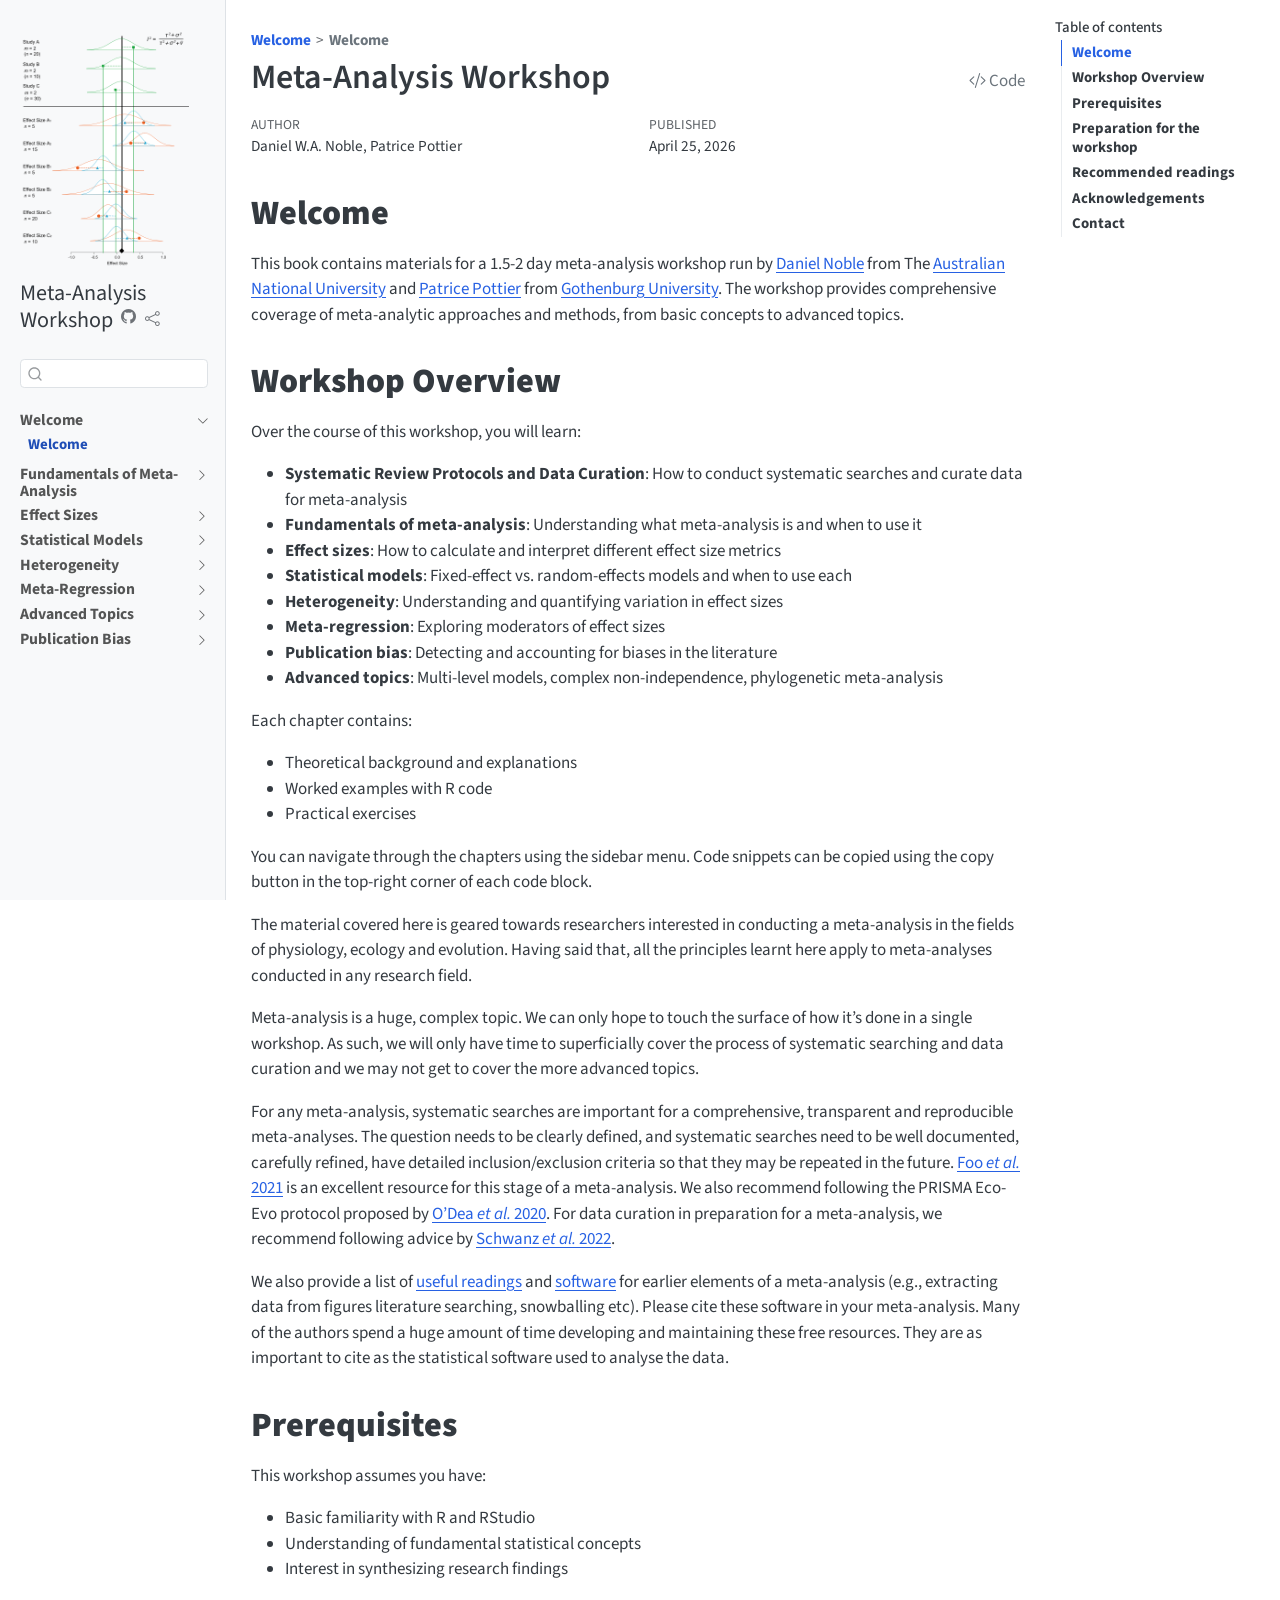
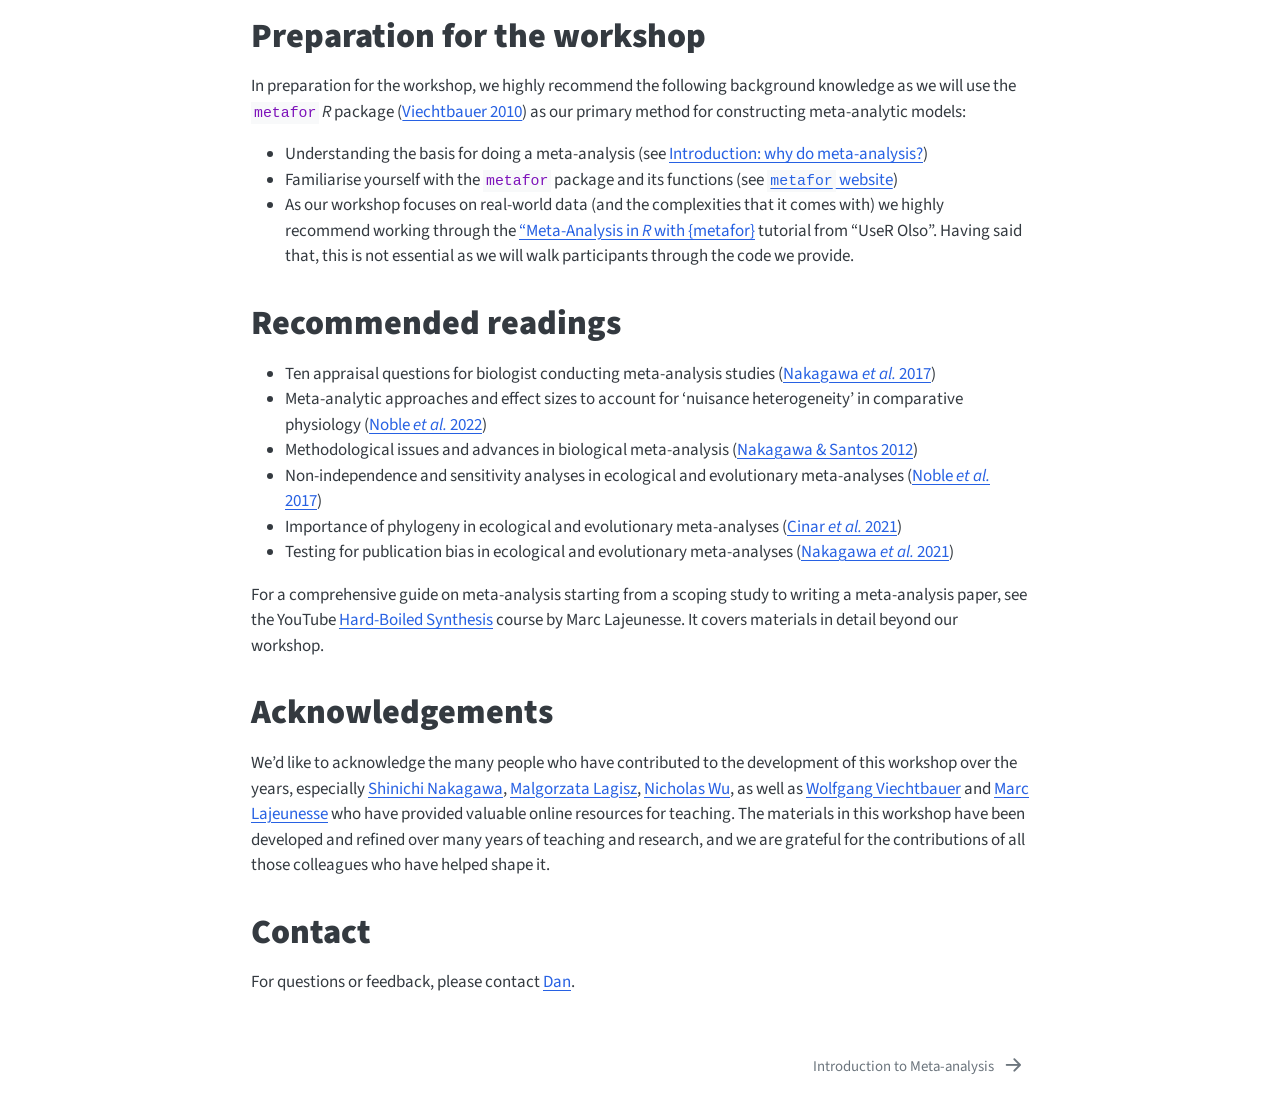
==== commit 7dbbfa8e: "Re-render book" ====
--- a/_book/index.html
+++ b/_book/index.html
@@ -7,7 +7,7 @@
 <meta name="viewport" content="width=device-width, initial-scale=1.0, user-scalable=yes">
 
 <meta name="author" content="Daniel W.A. Noble, Patrice Pottier">
-<meta name="dcterms.date" content="2026-04-24">
+<meta name="dcterms.date" content="2026-04-25">
 
 <title>Meta-Analysis Workshop</title>
 <style>
@@ -368,7 +368,7 @@
     <div>
     <div class="quarto-title-meta-heading">Published</div>
     <div class="quarto-title-meta-contents">
-      <p class="date">April 24, 2026</p>
+      <p class="date">April 25, 2026</p>
     </div>
   </div>
   
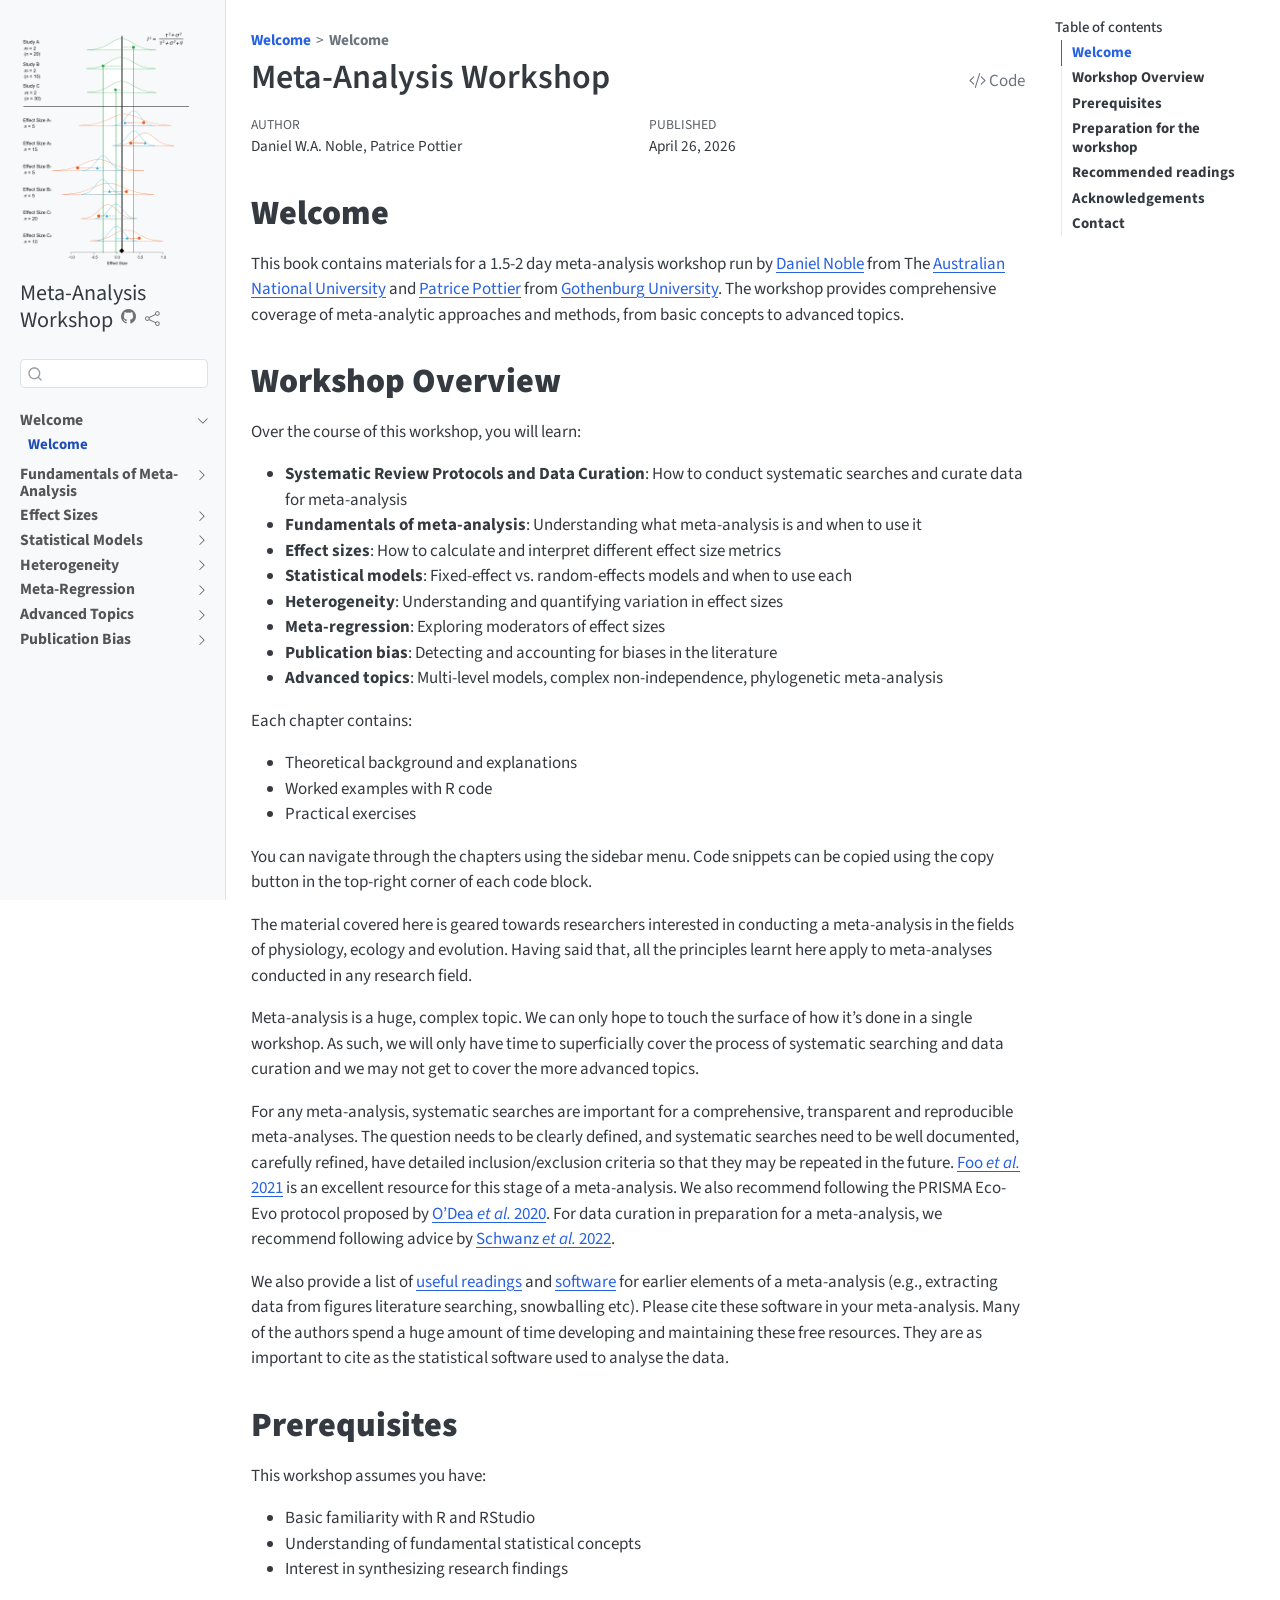
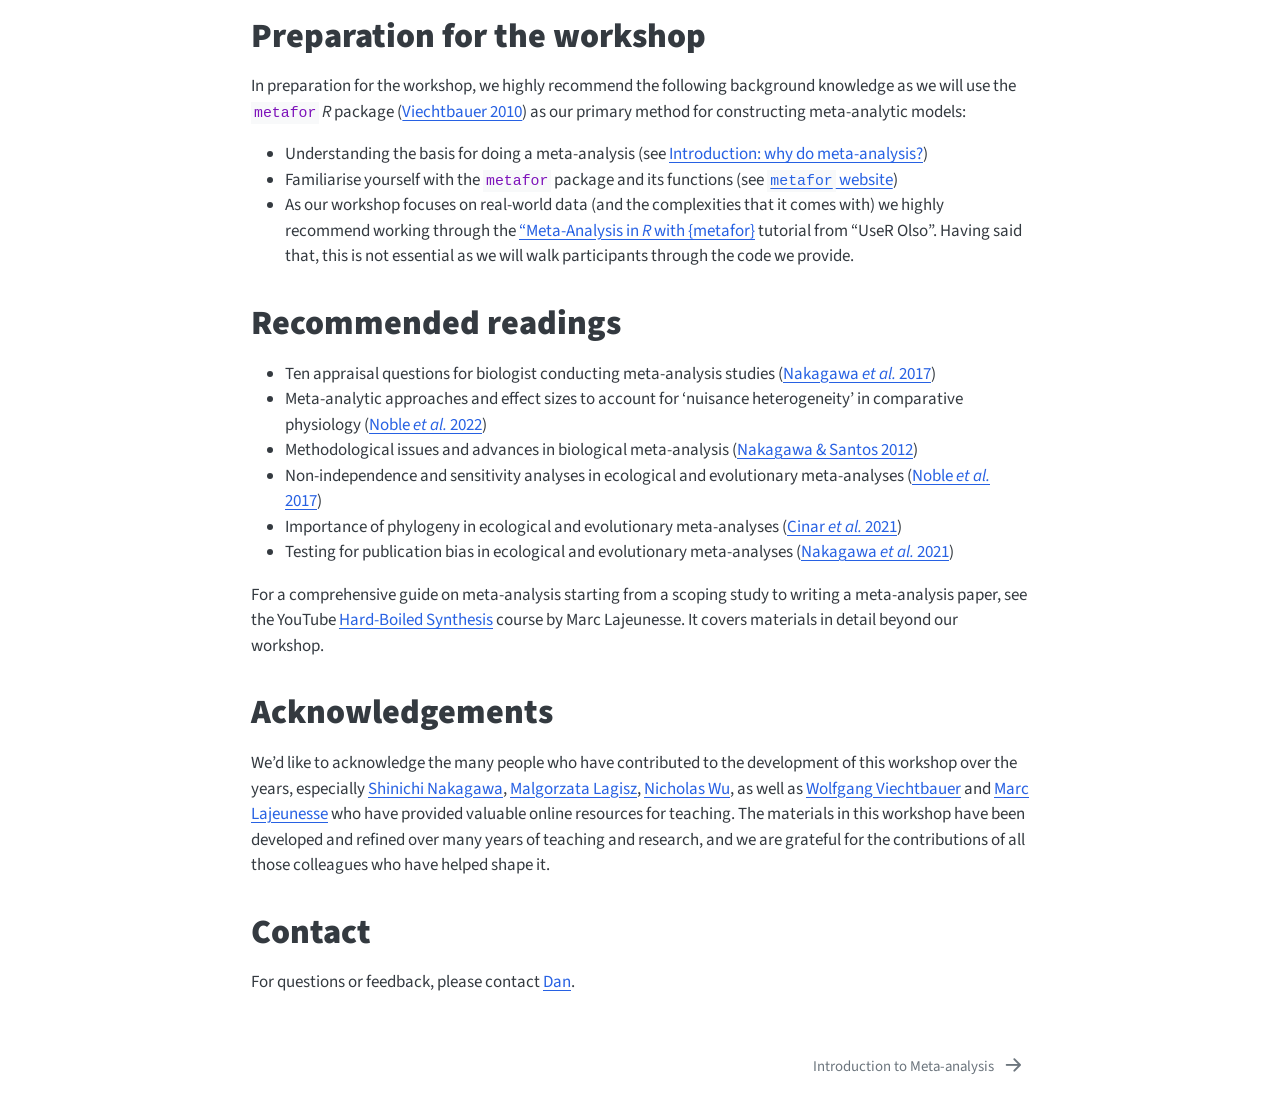
==== commit 513734bd: "Updated book and added Bayesian meta-analysis example" ====
--- a/_book/index.html
+++ b/_book/index.html
@@ -7,7 +7,7 @@
 <meta name="viewport" content="width=device-width, initial-scale=1.0, user-scalable=yes">
 
 <meta name="author" content="Daniel W.A. Noble, Patrice Pottier">
-<meta name="dcterms.date" content="2026-04-25">
+<meta name="dcterms.date" content="2026-04-26">
 
 <title>Meta-Analysis Workshop</title>
 <style>
@@ -295,12 +295,17 @@
       <ul id="quarto-sidebar-section-7" class="collapse list-unstyled sidebar-section depth1 ">  
           <li class="sidebar-item">
   <div class="sidebar-item-container"> 
+  <a href="./phylo.html" class="sidebar-item-text sidebar-link"><span class="chapter-title">Phylogenetic Meta-analysis</span></a>
+  </div>
+</li>
+          <li class="sidebar-item">
+  <div class="sidebar-item-container"> 
   <a href="./complex-nonind.html" class="sidebar-item-text sidebar-link"><span class="chapter-title">Complex Non-independence in Meta-analysis</span></a>
   </div>
 </li>
           <li class="sidebar-item">
   <div class="sidebar-item-container"> 
-  <a href="./phylo.html" class="sidebar-item-text sidebar-link"><span class="chapter-title">Phylogenetic Meta-analysis</span></a>
+  <a href="./bayes_meta.html" class="sidebar-item-text sidebar-link"><span class="chapter-title">Bayesian Meta-analysis</span></a>
   </div>
 </li>
       </ul>
@@ -368,7 +373,7 @@
     <div>
     <div class="quarto-title-meta-heading">Published</div>
     <div class="quarto-title-meta-contents">
-      <p class="date">April 25, 2026</p>
+      <p class="date">April 26, 2026</p>
     </div>
   </div>
   
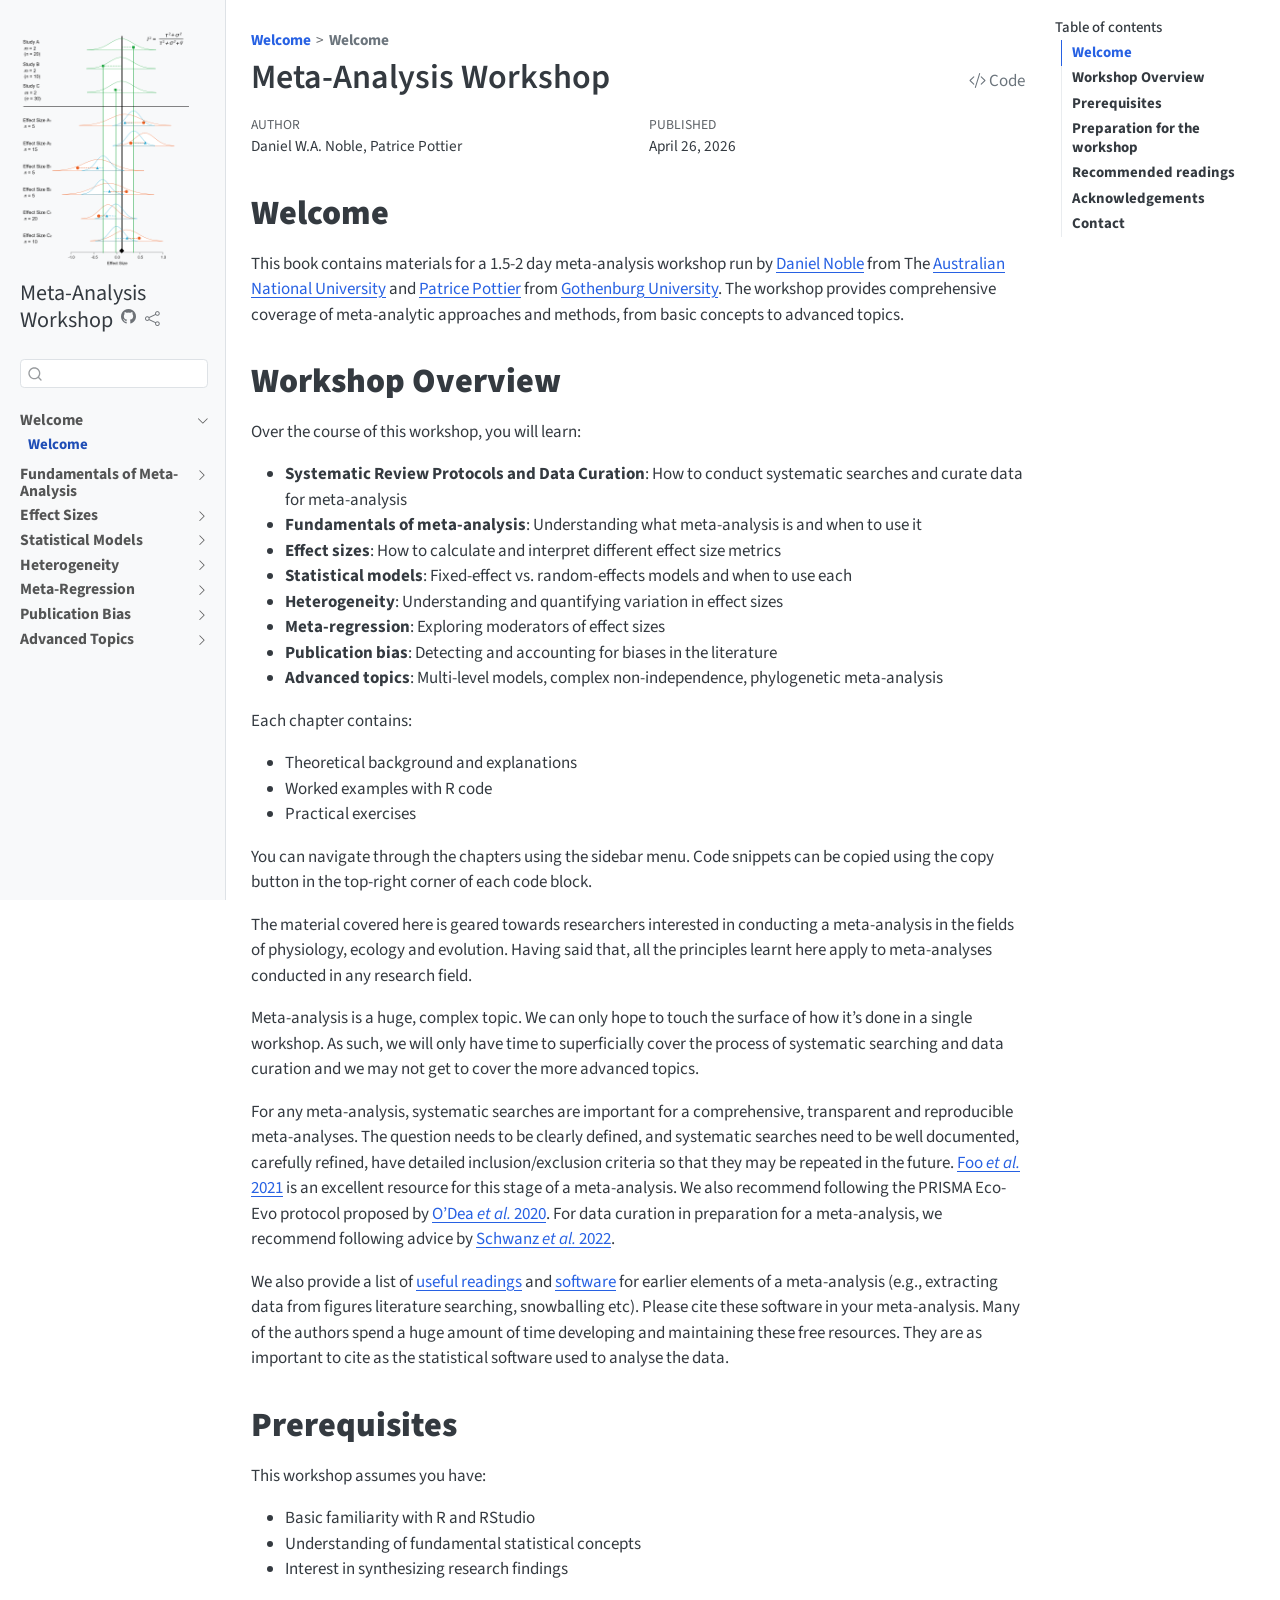
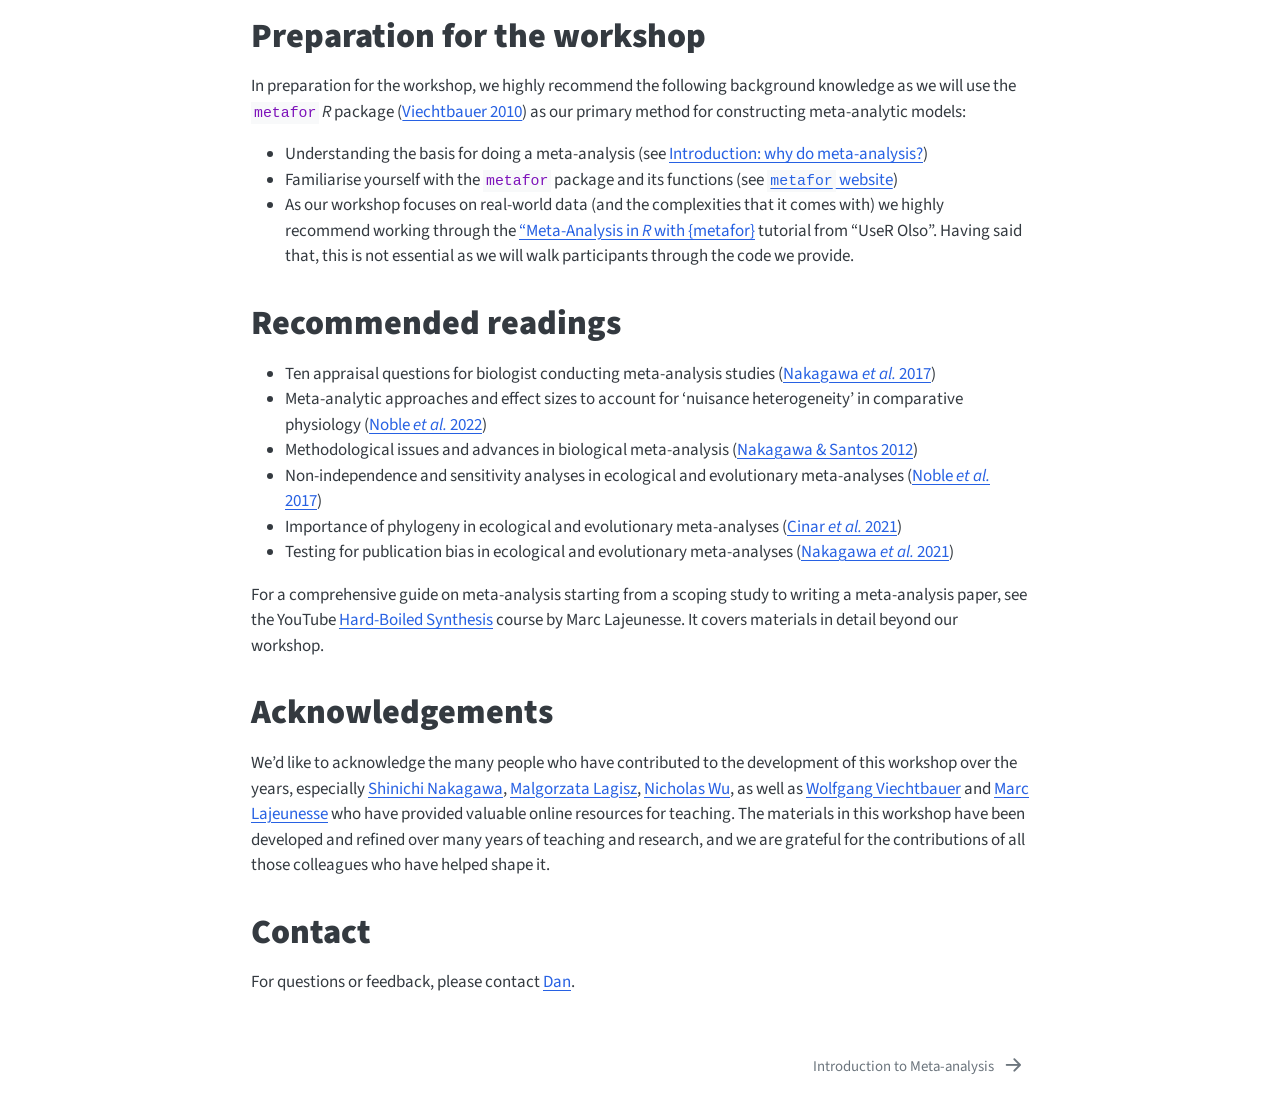
==== commit 07f283e2: "More order updates" ====
--- a/_book/index.html
+++ b/_book/index.html
@@ -287,7 +287,7 @@
         <li class="sidebar-item sidebar-item-section">
       <div class="sidebar-item-container"> 
             <a class="sidebar-item-text sidebar-link text-start collapsed" data-bs-toggle="collapse" data-bs-target="#quarto-sidebar-section-7" role="navigation" aria-expanded="false">
- <span class="menu-text"><strong>Advanced Topics</strong></span></a>
+ <span class="menu-text"><strong>Publication Bias</strong></span></a>
           <a class="sidebar-item-toggle text-start collapsed" data-bs-toggle="collapse" data-bs-target="#quarto-sidebar-section-7" role="navigation" aria-expanded="false" aria-label="Toggle section">
             <i class="bi bi-chevron-right ms-2"></i>
           </a> 
@@ -295,17 +295,12 @@
       <ul id="quarto-sidebar-section-7" class="collapse list-unstyled sidebar-section depth1 ">  
           <li class="sidebar-item">
   <div class="sidebar-item-container"> 
-  <a href="./phylo.html" class="sidebar-item-text sidebar-link"><span class="chapter-title">Phylogenetic Meta-analysis</span></a>
-  </div>
-</li>
-          <li class="sidebar-item">
-  <div class="sidebar-item-container"> 
-  <a href="./complex-nonind.html" class="sidebar-item-text sidebar-link"><span class="chapter-title">Complex Non-independence in Meta-analysis</span></a>
-  </div>
-</li>
-          <li class="sidebar-item">
-  <div class="sidebar-item-container"> 
-  <a href="./bayes_meta.html" class="sidebar-item-text sidebar-link"><span class="chapter-title">Bayesian Meta-analysis</span></a>
+  <a href="./pub-bias1.html" class="sidebar-item-text sidebar-link"><span class="chapter-title">Publication Bias in Meta-analysis</span></a>
+  </div>
+</li>
+          <li class="sidebar-item">
+  <div class="sidebar-item-container"> 
+  <a href="./pub-bias2.html" class="sidebar-item-text sidebar-link"><span class="chapter-title">Publication Bias: Analytical Approaches</span></a>
   </div>
 </li>
       </ul>
@@ -313,7 +308,7 @@
         <li class="sidebar-item sidebar-item-section">
       <div class="sidebar-item-container"> 
             <a class="sidebar-item-text sidebar-link text-start collapsed" data-bs-toggle="collapse" data-bs-target="#quarto-sidebar-section-8" role="navigation" aria-expanded="false">
- <span class="menu-text"><strong>Publication Bias</strong></span></a>
+ <span class="menu-text"><strong>Advanced Topics</strong></span></a>
           <a class="sidebar-item-toggle text-start collapsed" data-bs-toggle="collapse" data-bs-target="#quarto-sidebar-section-8" role="navigation" aria-expanded="false" aria-label="Toggle section">
             <i class="bi bi-chevron-right ms-2"></i>
           </a> 
@@ -321,12 +316,17 @@
       <ul id="quarto-sidebar-section-8" class="collapse list-unstyled sidebar-section depth1 ">  
           <li class="sidebar-item">
   <div class="sidebar-item-container"> 
-  <a href="./pub-bias1.html" class="sidebar-item-text sidebar-link"><span class="chapter-title">Publication Bias in Meta-analysis</span></a>
-  </div>
-</li>
-          <li class="sidebar-item">
-  <div class="sidebar-item-container"> 
-  <a href="./pub-bias2.html" class="sidebar-item-text sidebar-link"><span class="chapter-title">Publication Bias: Analytical Approaches</span></a>
+  <a href="./complex-nonind.html" class="sidebar-item-text sidebar-link"><span class="chapter-title">Complex Non-independence in Meta-analysis</span></a>
+  </div>
+</li>
+          <li class="sidebar-item">
+  <div class="sidebar-item-container"> 
+  <a href="./phylo.html" class="sidebar-item-text sidebar-link"><span class="chapter-title">Phylogenetic Meta-analysis</span></a>
+  </div>
+</li>
+          <li class="sidebar-item">
+  <div class="sidebar-item-container"> 
+  <a href="./bayes_meta.html" class="sidebar-item-text sidebar-link"><span class="chapter-title">Bayesian Meta-analysis</span></a>
   </div>
 </li>
       </ul>
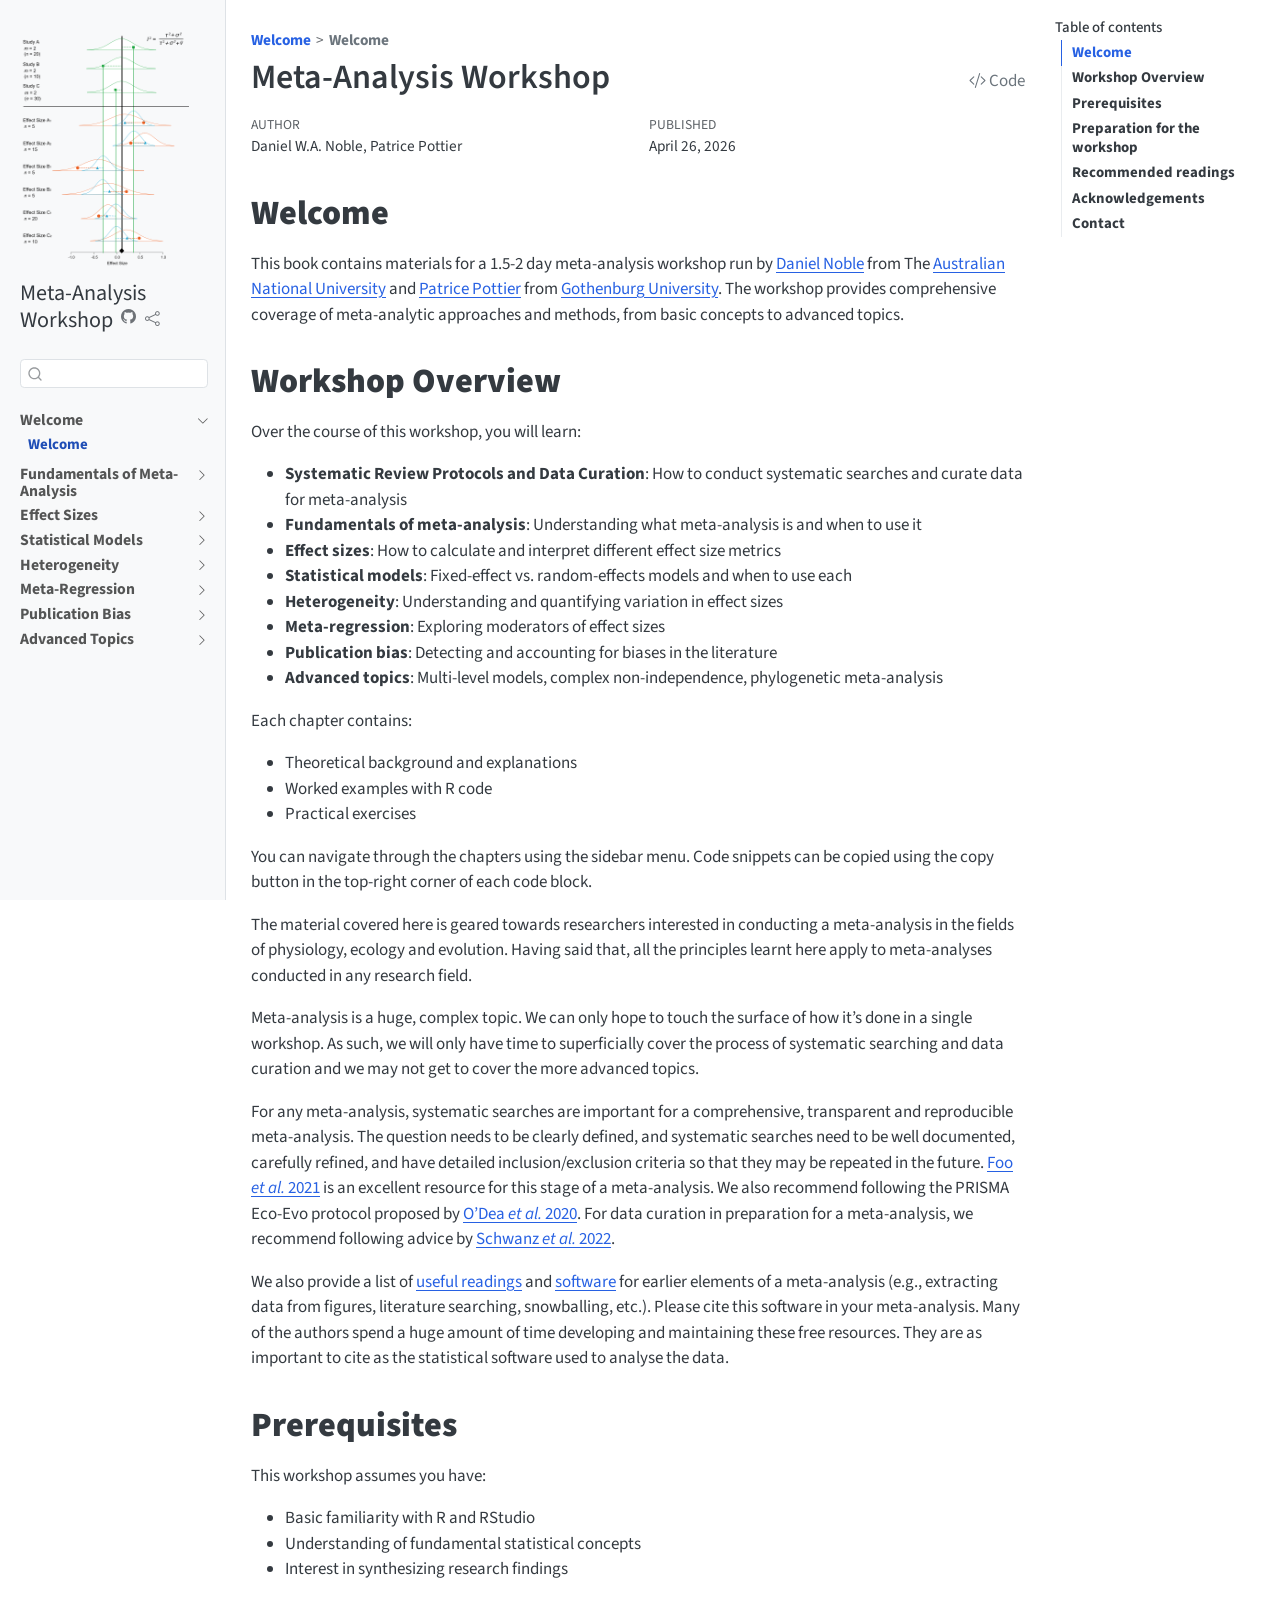
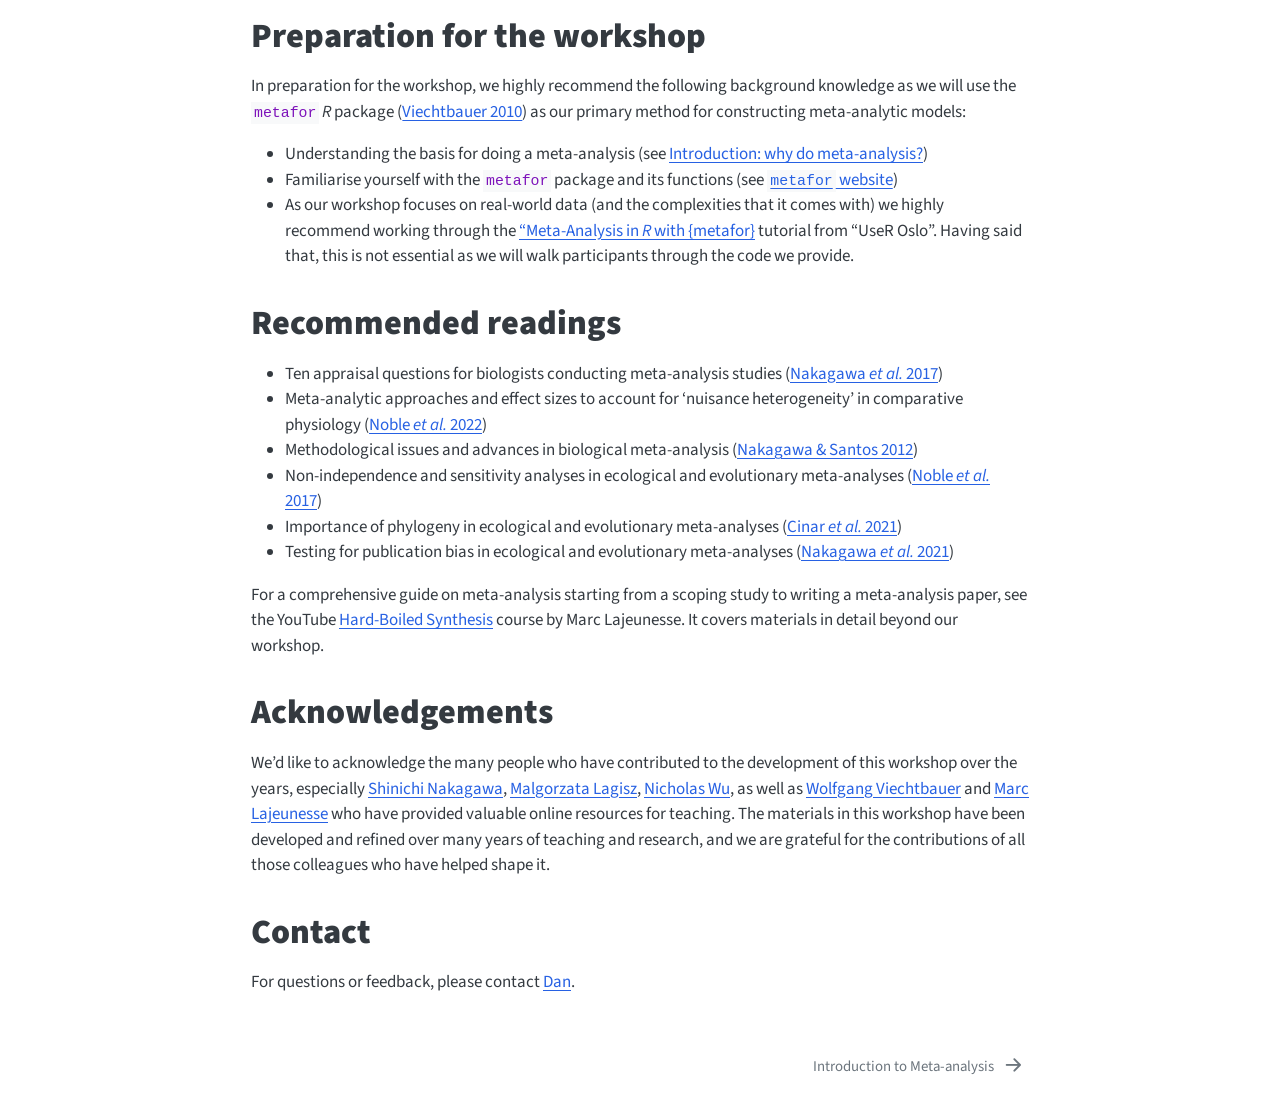
==== commit 5fe556dc: "Fixing spelling and grammatical mistakes" ====
--- a/_book/index.html
+++ b/_book/index.html
@@ -411,8 +411,8 @@
 <p>You can navigate through the chapters using the sidebar menu. Code snippets can be copied using the copy button in the top-right corner of each code block.</p>
 <p>The material covered here is geared towards researchers interested in conducting a meta-analysis in the fields of physiology, ecology and evolution. Having said that, all the principles learnt here apply to meta-analyses conducted in any research field.</p>
 <p>Meta-analysis is a huge, complex topic. We can only hope to touch the surface of how it’s done in a single workshop. As such, we will only have time to superficially cover the process of systematic searching and data curation and we may not get to cover the more advanced topics.</p>
-<p>For any meta-analysis, systematic searches are important for a comprehensive, transparent and reproducible meta-analyses. The question needs to be clearly defined, and systematic searches need to be well documented, carefully refined, have detailed inclusion/exclusion criteria so that they may be repeated in the future. <a href="https://besjournals.onlinelibrary.wiley.com/doi/abs/10.1111/2041-210X.13654">Foo <em>et al.</em> 2021</a> is an excellent resource for this stage of a meta-analysis. We also recommend following the PRISMA Eco-Evo protocol proposed by <a href="https://onlinelibrary.wiley.com/doi/abs/10.1111/brv.12721">O’Dea <em>et al.</em> 2020</a>. For data curation in preparation for a meta-analysis, we recommend following advice by <a href="https://journals.biologists.com/jeb/article/225/Suppl_1/jeb243295/274297/Best-practices-for-building-and-curating-databases">Schwanz <em>et al.</em> 2022</a>.</p>
-<p>We also provide a list of <a href="#read">useful readings</a> and <a href="https://daniel1noble.github.io/meta-workshop/software">software</a> for earlier elements of a meta-analysis (e.g., extracting data from figures literature searching, snowballing etc). Please cite these software in your meta-analysis. Many of the authors spend a huge amount of time developing and maintaining these free resources. They are as important to cite as the statistical software used to analyse the data.</p>
+<p>For any meta-analysis, systematic searches are important for a comprehensive, transparent and reproducible meta-analysis. The question needs to be clearly defined, and systematic searches need to be well documented, carefully refined, and have detailed inclusion/exclusion criteria so that they may be repeated in the future. <a href="https://besjournals.onlinelibrary.wiley.com/doi/abs/10.1111/2041-210X.13654">Foo <em>et al.</em> 2021</a> is an excellent resource for this stage of a meta-analysis. We also recommend following the PRISMA Eco-Evo protocol proposed by <a href="https://onlinelibrary.wiley.com/doi/abs/10.1111/brv.12721">O’Dea <em>et al.</em> 2020</a>. For data curation in preparation for a meta-analysis, we recommend following advice by <a href="https://journals.biologists.com/jeb/article/225/Suppl_1/jeb243295/274297/Best-practices-for-building-and-curating-databases">Schwanz <em>et al.</em> 2022</a>.</p>
+<p>We also provide a list of <a href="#read">useful readings</a> and <a href="https://daniel1noble.github.io/meta-workshop/software">software</a> for earlier elements of a meta-analysis (e.g., extracting data from figures, literature searching, snowballing, etc.). Please cite this software in your meta-analysis. Many of the authors spend a huge amount of time developing and maintaining these free resources. They are as important to cite as the statistical software used to analyse the data.</p>
 </section>
 <section id="prerequisites" class="level1">
 <h1><strong>Prerequisites</strong></h1>
@@ -429,13 +429,13 @@
 <ul>
 <li>Understanding the basis for doing a meta-analysis (see <a href="./introduction-to-meta.html">Introduction: why do meta-analysis?</a>)</li>
 <li>Familiarise yourself with the <code>metafor</code> package and its functions (see <a href="https://wviechtb.github.io/metafor/"><code>metafor</code> website</a>)</li>
-<li>As our workshop focuses on real-world data (and the complexities that it comes with) we highly recommend working through the <a href="https://www.youtube.com/watch?v=IkduL5iRdqo&amp;t=1602s&amp;ab_channel=UseROslo">“Meta-Analysis in <em>R</em> with {metafor}</a> tutorial from “UseR Olso”. Having said that, this is not essential as we will walk participants through the code we provide.</li>
+<li>As our workshop focuses on real-world data (and the complexities that it comes with) we highly recommend working through the <a href="https://www.youtube.com/watch?v=IkduL5iRdqo&amp;t=1602s&amp;ab_channel=UseROslo">“Meta-Analysis in <em>R</em> with {metafor}</a> tutorial from “UseR Oslo”. Having said that, this is not essential as we will walk participants through the code we provide.</li>
 </ul>
 </section>
 <section id="read" class="level1">
 <h1><strong>Recommended readings</strong></h1>
 <ul>
-<li>Ten appraisal questions for biologist conducting meta-analysis studies (<a href="https://bmcbiol.biomedcentral.com/articles/10.1186/s12915-017-0357-7">Nakagawa <em>et al.</em> 2017</a>)</li>
+<li>Ten appraisal questions for biologists conducting meta-analysis studies (<a href="https://bmcbiol.biomedcentral.com/articles/10.1186/s12915-017-0357-7">Nakagawa <em>et al.</em> 2017</a>)</li>
 <li>Meta-analytic approaches and effect sizes to account for ‘nuisance heterogeneity’ in comparative physiology (<a href="https://journals.biologists.com/jeb/article/225/Suppl_1/jeb243225/274278/Meta-analytic-approaches-and-effect-sizes-to">Noble <em>et al.</em> 2022</a>)</li>
 <li>Methodological issues and advances in biological meta-analysis (<a href="https://link.springer.com/article/10.1007/s10682-012-9555-5">Nakagawa &amp; Santos 2012</a>)</li>
 <li>Non‐independence and sensitivity analyses in ecological and evolutionary meta‐analyses (<a href="https://onlinelibrary.wiley.com/doi/abs/10.1111/mec.14031">Noble <em>et al.</em> 2017</a>)</li>
@@ -946,9 +946,9 @@
 <span id="cb1-27"><a href="#cb1-27" aria-hidden="true" tabindex="-1"></a></span>
 <span id="cb1-28"><a href="#cb1-28" aria-hidden="true" tabindex="-1"></a>Meta-analysis is a huge, complex topic. We can only hope to touch the surface of how it's done in a single workshop. As such, we will only have time to superficially cover the process of systematic searching and data curation and we may not get to cover the more advanced topics. </span>
 <span id="cb1-29"><a href="#cb1-29" aria-hidden="true" tabindex="-1"></a></span>
-<span id="cb1-30"><a href="#cb1-30" aria-hidden="true" tabindex="-1"></a>For any meta-analysis, systematic searches are important for a comprehensive, transparent and reproducible meta-analyses. The question needs to be clearly defined, and systematic searches need to be well documented, carefully refined, have detailed inclusion/exclusion criteria so that they may be repeated in the future. <span class="co">[</span><span class="ot">Foo *et al.* 2021</span><span class="co">](https://besjournals.onlinelibrary.wiley.com/doi/abs/10.1111/2041-210X.13654)</span> is an excellent resource for this stage of a meta-analysis. We also recommend following the PRISMA Eco-Evo protocol proposed by <span class="co">[</span><span class="ot">O'Dea *et al.* 2020</span><span class="co">](https://onlinelibrary.wiley.com/doi/abs/10.1111/brv.12721)</span>. For data curation in preparation for a meta-analysis, we recommend following advice by <span class="co">[</span><span class="ot">Schwanz *et al.* 2022</span><span class="co">](https://journals.biologists.com/jeb/article/225/Suppl_1/jeb243295/274297/Best-practices-for-building-and-curating-databases)</span>.</span>
+<span id="cb1-30"><a href="#cb1-30" aria-hidden="true" tabindex="-1"></a>For any meta-analysis, systematic searches are important for a comprehensive, transparent and reproducible meta-analysis. The question needs to be clearly defined, and systematic searches need to be well documented, carefully refined, and have detailed inclusion/exclusion criteria so that they may be repeated in the future. <span class="co">[</span><span class="ot">Foo *et al.* 2021</span><span class="co">](https://besjournals.onlinelibrary.wiley.com/doi/abs/10.1111/2041-210X.13654)</span> is an excellent resource for this stage of a meta-analysis. We also recommend following the PRISMA Eco-Evo protocol proposed by <span class="co">[</span><span class="ot">O'Dea *et al.* 2020</span><span class="co">](https://onlinelibrary.wiley.com/doi/abs/10.1111/brv.12721)</span>. For data curation in preparation for a meta-analysis, we recommend following advice by <span class="co">[</span><span class="ot">Schwanz *et al.* 2022</span><span class="co">](https://journals.biologists.com/jeb/article/225/Suppl_1/jeb243295/274297/Best-practices-for-building-and-curating-databases)</span>.</span>
 <span id="cb1-31"><a href="#cb1-31" aria-hidden="true" tabindex="-1"></a></span>
-<span id="cb1-32"><a href="#cb1-32" aria-hidden="true" tabindex="-1"></a>We also provide a list of <span class="co">[</span><span class="ot">useful readings</span><span class="co">](#read)</span> and <span class="co">[</span><span class="ot">software</span><span class="co">](https://daniel1noble.github.io/meta-workshop/software)</span> for earlier elements of a meta-analysis (e.g., extracting data from figures literature searching, snowballing etc). Please cite these software in your meta-analysis. Many of the authors spend a huge amount of time developing and maintaining these free resources. They are as important to cite as the statistical software used to analyse the data. </span>
+<span id="cb1-32"><a href="#cb1-32" aria-hidden="true" tabindex="-1"></a>We also provide a list of <span class="co">[</span><span class="ot">useful readings</span><span class="co">](#read)</span> and <span class="co">[</span><span class="ot">software</span><span class="co">](https://daniel1noble.github.io/meta-workshop/software)</span> for earlier elements of a meta-analysis (e.g., extracting data from figures, literature searching, snowballing, etc.). Please cite this software in your meta-analysis. Many of the authors spend a huge amount of time developing and maintaining these free resources. They are as important to cite as the statistical software used to analyse the data. </span>
 <span id="cb1-33"><a href="#cb1-33" aria-hidden="true" tabindex="-1"></a></span>
 <span id="cb1-34"><a href="#cb1-34" aria-hidden="true" tabindex="-1"></a><span class="fu"># **Prerequisites**</span></span>
 <span id="cb1-35"><a href="#cb1-35" aria-hidden="true" tabindex="-1"></a></span>
@@ -964,11 +964,11 @@
 <span id="cb1-45"><a href="#cb1-45" aria-hidden="true" tabindex="-1"></a></span>
 <span id="cb1-46"><a href="#cb1-46" aria-hidden="true" tabindex="-1"></a><span class="ss">* </span>Understanding the basis for doing a meta-analysis (see <span class="co">[</span><span class="ot">Introduction: why do meta-analysis?</span><span class="co">](introduction-to-meta.qmd)</span>)</span>
 <span id="cb1-47"><a href="#cb1-47" aria-hidden="true" tabindex="-1"></a><span class="ss">* </span>Familiarise yourself with the <span class="in">`metafor`</span> package and its functions (see <span class="co">[</span><span class="ot">`metafor` website</span><span class="co">](https://wviechtb.github.io/metafor/)</span>)</span>
-<span id="cb1-48"><a href="#cb1-48" aria-hidden="true" tabindex="-1"></a><span class="ss">* </span>As our workshop focuses on real-world data (and the complexities that it comes with) we highly recommend working through the <span class="co">[</span><span class="ot">"Meta-Analysis in *R* with {metafor}</span><span class="co">](https://www.youtube.com/watch?v=IkduL5iRdqo&amp;t=1602s&amp;ab_channel=UseROslo)</span> tutorial from "UseR Olso". Having said that, this is not essential as we will walk participants through the code we provide. </span>
+<span id="cb1-48"><a href="#cb1-48" aria-hidden="true" tabindex="-1"></a><span class="ss">* </span>As our workshop focuses on real-world data (and the complexities that it comes with) we highly recommend working through the <span class="co">[</span><span class="ot">"Meta-Analysis in *R* with {metafor}</span><span class="co">](https://www.youtube.com/watch?v=IkduL5iRdqo&amp;t=1602s&amp;ab_channel=UseROslo)</span> tutorial from "UseR Oslo". Having said that, this is not essential as we will walk participants through the code we provide. </span>
 <span id="cb1-49"><a href="#cb1-49" aria-hidden="true" tabindex="-1"></a></span>
 <span id="cb1-50"><a href="#cb1-50" aria-hidden="true" tabindex="-1"></a><span class="fu"># **Recommended readings** {#read}</span></span>
 <span id="cb1-51"><a href="#cb1-51" aria-hidden="true" tabindex="-1"></a></span>
-<span id="cb1-52"><a href="#cb1-52" aria-hidden="true" tabindex="-1"></a><span class="ss">* </span>Ten appraisal questions for biologist conducting meta-analysis studies (<span class="co">[</span><span class="ot">Nakagawa *et al.* 2017</span><span class="co">](https://bmcbiol.biomedcentral.com/articles/10.1186/s12915-017-0357-7)</span>)</span>
+<span id="cb1-52"><a href="#cb1-52" aria-hidden="true" tabindex="-1"></a><span class="ss">* </span>Ten appraisal questions for biologists conducting meta-analysis studies (<span class="co">[</span><span class="ot">Nakagawa *et al.* 2017</span><span class="co">](https://bmcbiol.biomedcentral.com/articles/10.1186/s12915-017-0357-7)</span>)</span>
 <span id="cb1-53"><a href="#cb1-53" aria-hidden="true" tabindex="-1"></a><span class="ss">* </span>Meta-analytic approaches and effect sizes to account for ‘nuisance heterogeneity’ in comparative physiology (<span class="co">[</span><span class="ot">Noble *et al.* 2022</span><span class="co">](https://journals.biologists.com/jeb/article/225/Suppl_1/jeb243225/274278/Meta-analytic-approaches-and-effect-sizes-to)</span>)</span>
 <span id="cb1-54"><a href="#cb1-54" aria-hidden="true" tabindex="-1"></a><span class="ss">* </span>Methodological issues and advances in biological meta-analysis (<span class="co">[</span><span class="ot">Nakagawa &amp; Santos 2012</span><span class="co">](https://link.springer.com/article/10.1007/s10682-012-9555-5)</span>)</span>
 <span id="cb1-55"><a href="#cb1-55" aria-hidden="true" tabindex="-1"></a><span class="ss">* </span>Non‐independence and sensitivity analyses in ecological and evolutionary meta‐analyses (<span class="co">[</span><span class="ot">Noble *et al.* 2017</span><span class="co">](https://onlinelibrary.wiley.com/doi/abs/10.1111/mec.14031)</span>)</span>
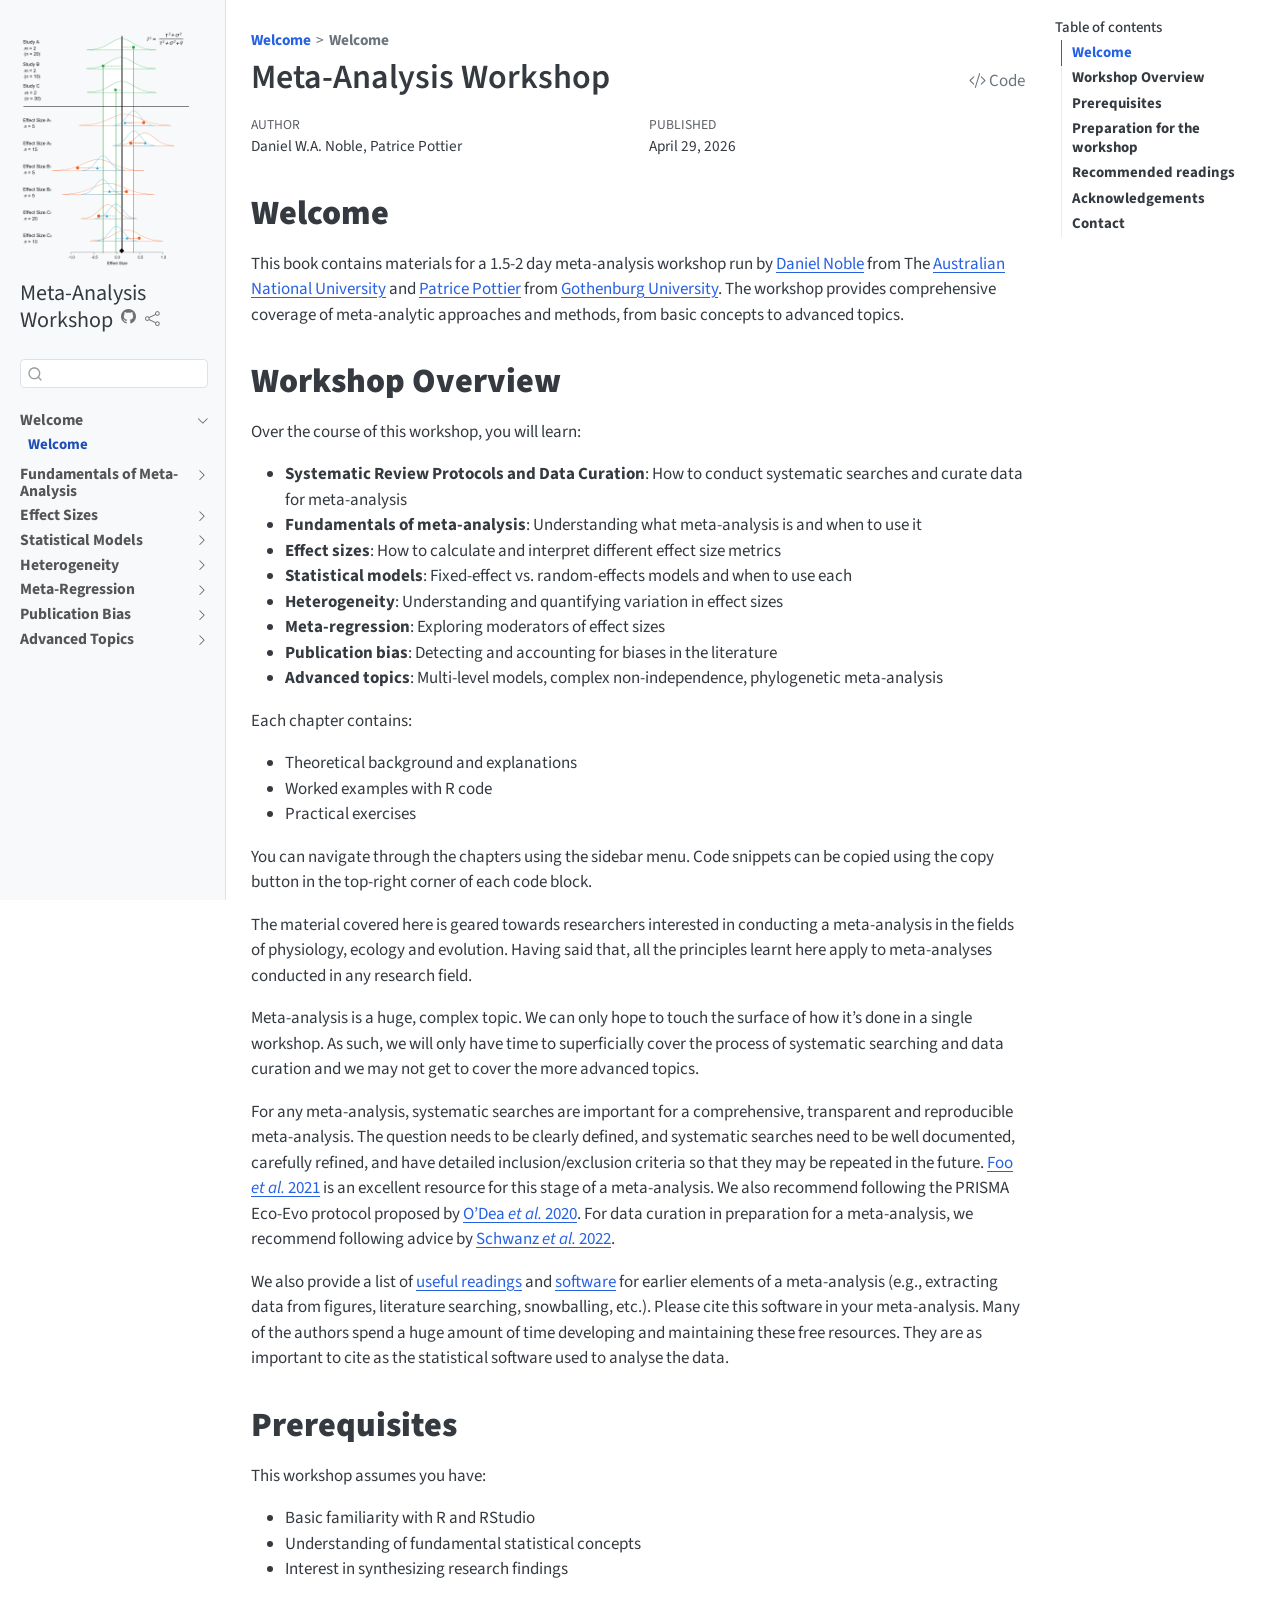
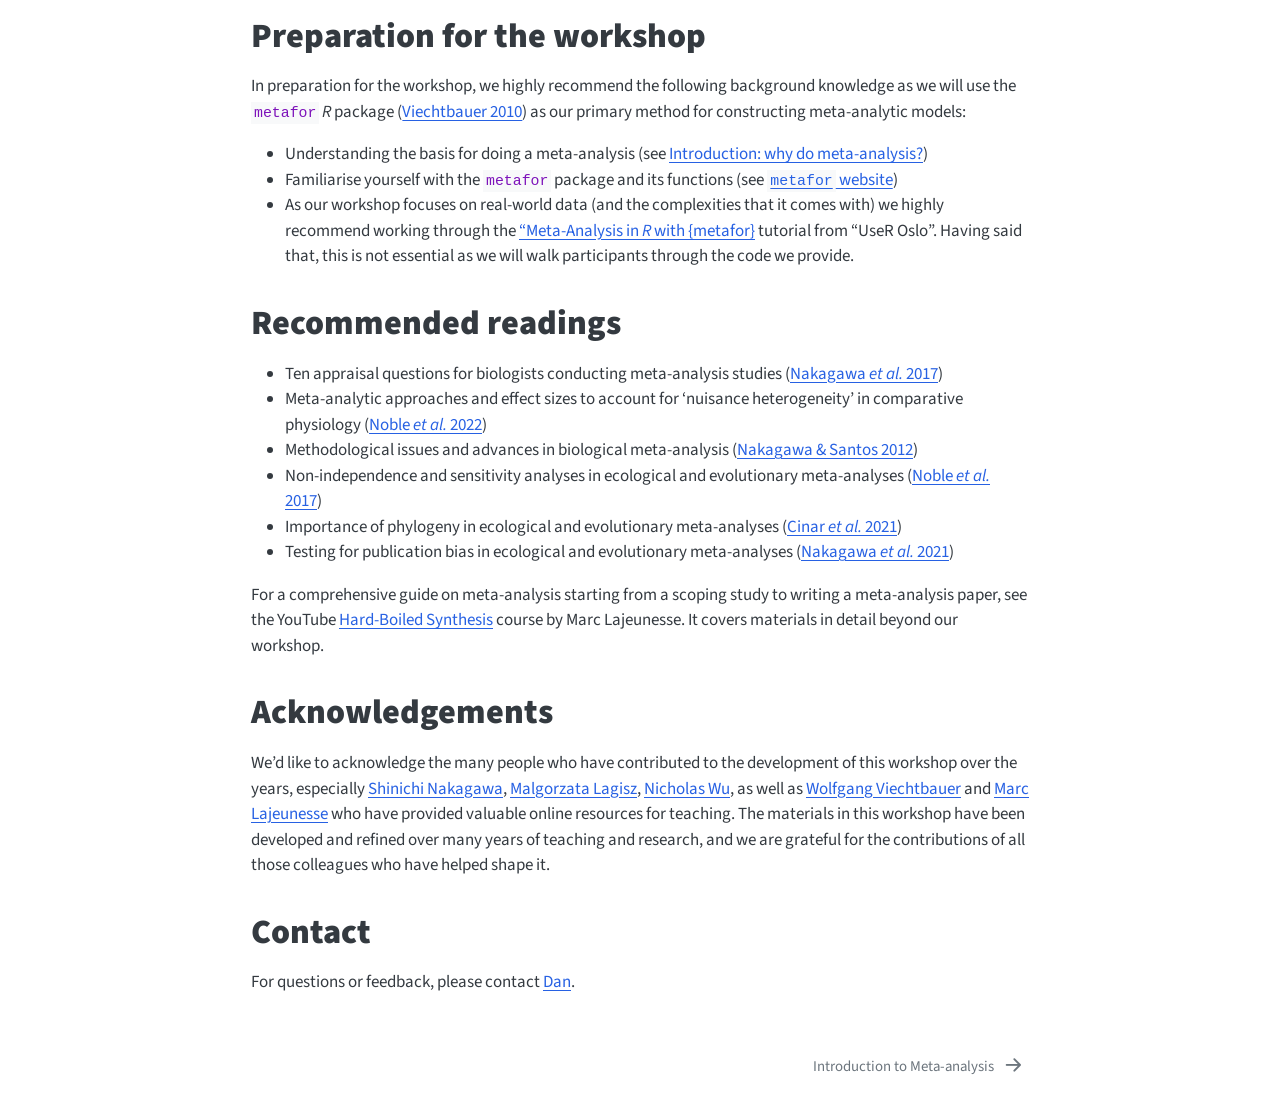
==== commit bcea7676: "Update repo URL and re-render book Co-Authored-By: Claude Opus 4.7 (1M context) <noreply@anthropic.c" ====
--- a/_book/index.html
+++ b/_book/index.html
@@ -7,7 +7,7 @@
 <meta name="viewport" content="width=device-width, initial-scale=1.0, user-scalable=yes">
 
 <meta name="author" content="Daniel W.A. Noble, Patrice Pottier">
-<meta name="dcterms.date" content="2026-04-26">
+<meta name="dcterms.date" content="2026-04-29">
 
 <title>Meta-Analysis Workshop</title>
 <style>
@@ -138,7 +138,7 @@
     <div class="sidebar-title mb-0 py-0">
       <a href="./">Meta-Analysis Workshop</a> 
         <div class="sidebar-tools-main">
-    <a href="https://github.com/noble-lab/meta-analysis_workshop" title="Source Code" class="quarto-navigation-tool px-1" aria-label="Source Code"><i class="bi bi-github"></i></a>
+    <a href="https://github.com/daniel1noble/meta-analysis_workshop" title="Source Code" class="quarto-navigation-tool px-1" aria-label="Source Code"><i class="bi bi-github"></i></a>
     <div class="dropdown">
       <a href="" title="Share" id="quarto-navigation-tool-dropdown-0" class="quarto-navigation-tool dropdown-toggle px-1" data-bs-toggle="dropdown" aria-expanded="false" role="link" aria-label="Share"><i class="bi bi-share"></i></a>
       <ul class="dropdown-menu" aria-labelledby="quarto-navigation-tool-dropdown-0">
@@ -373,7 +373,7 @@
     <div>
     <div class="quarto-title-meta-heading">Published</div>
     <div class="quarto-title-meta-contents">
-      <p class="date">April 26, 2026</p>
+      <p class="date">April 29, 2026</p>
     </div>
   </div>
   
